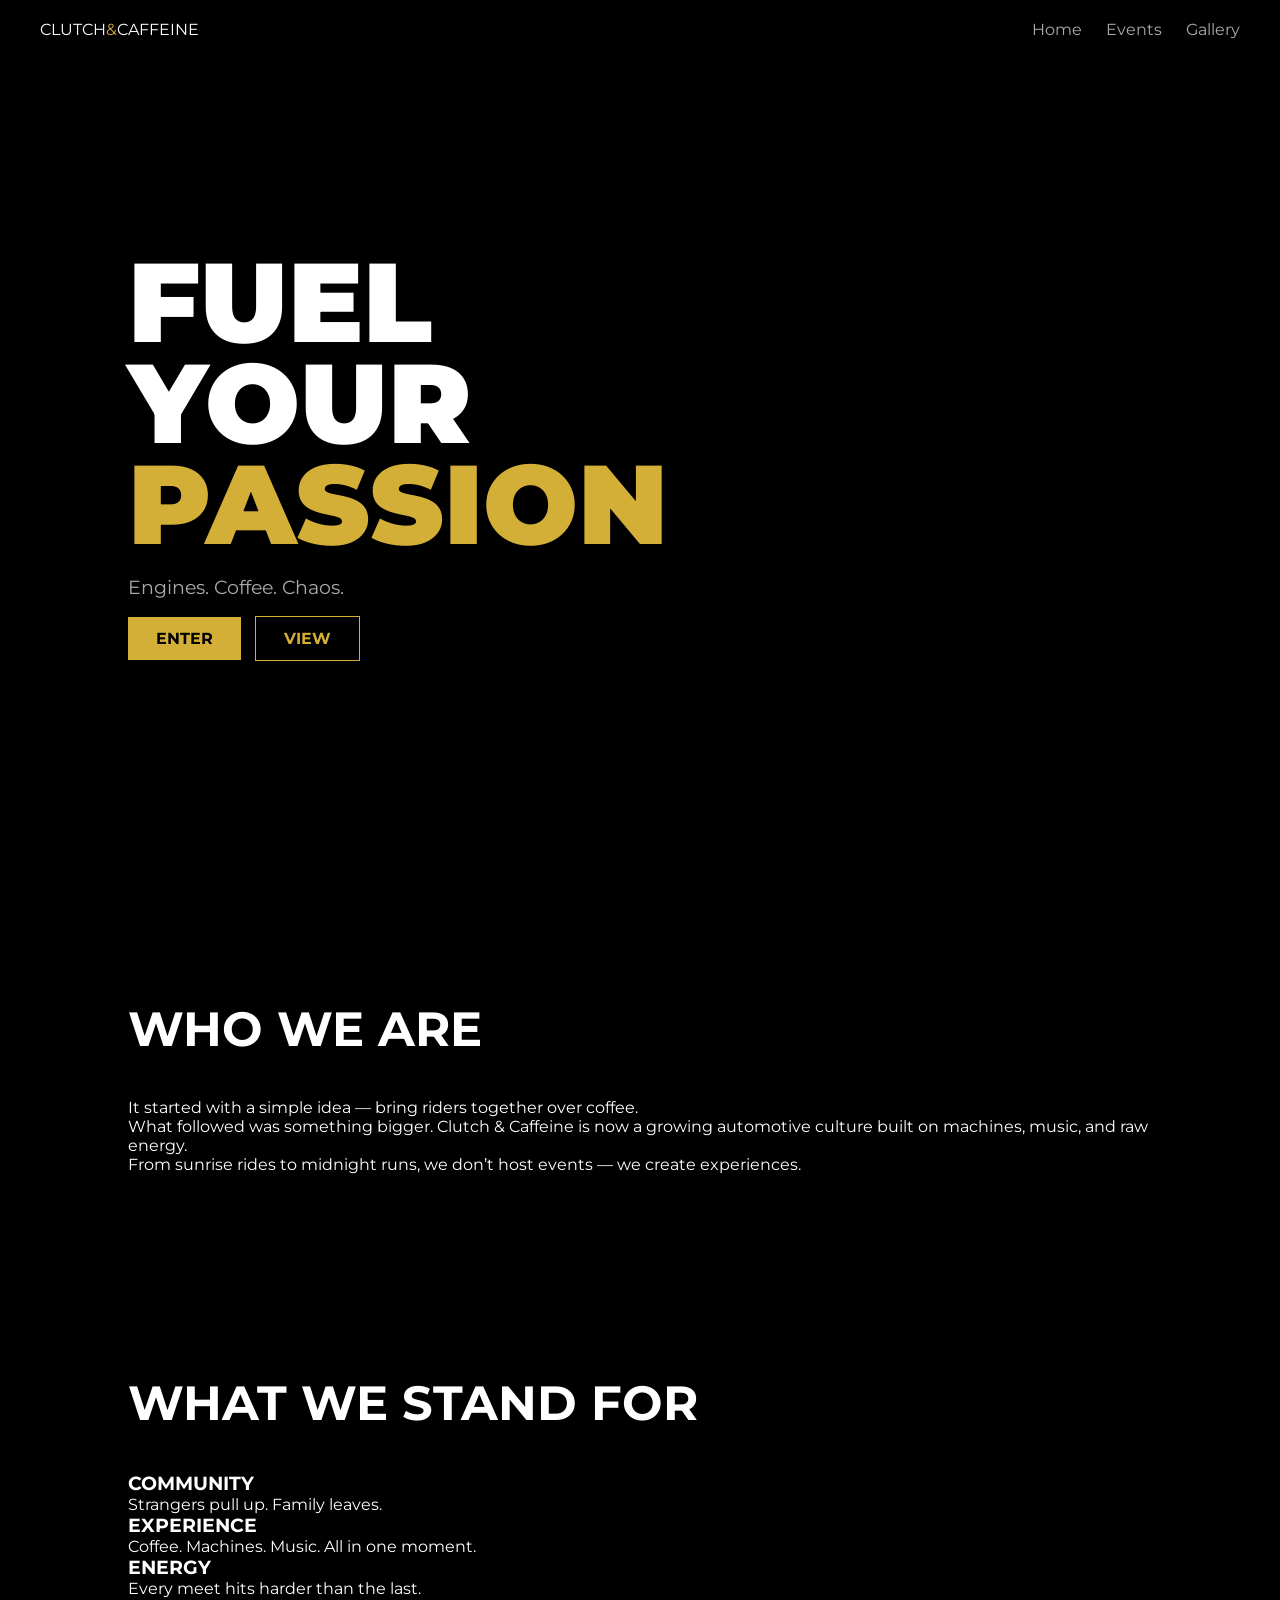
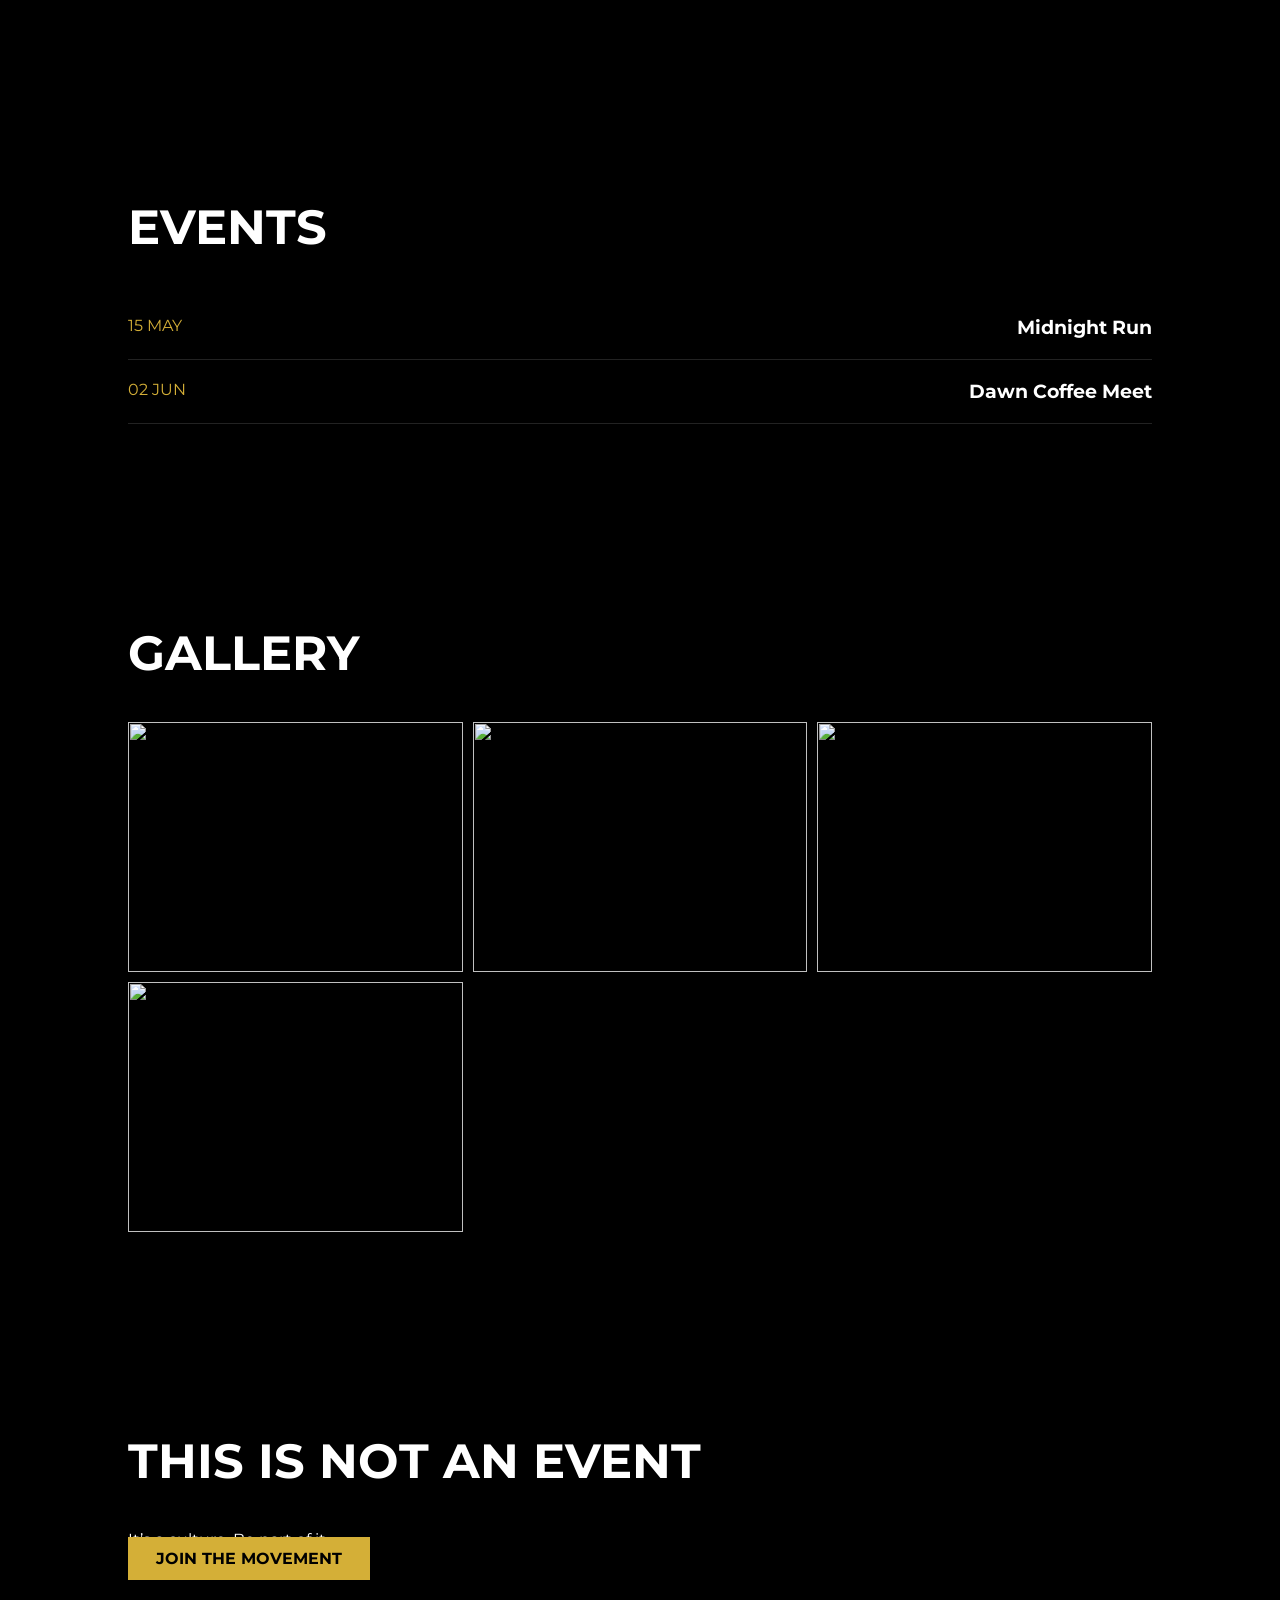
==== index.html @ 99e6d0a9 "Add sections for About, Philosophy, and CTA" ====
<!DOCTYPE html>
<html lang="en">
<head>
<meta charset="UTF-8">
<meta name="viewport" content="width=device-width, initial-scale=1.0">

<title>Clutch & Caffeine</title>

<link href="https://fonts.googleapis.com/css2?family=Montserrat:wght@400;700;900&display=swap" rel="stylesheet">
<link rel="stylesheet" href="style.css">
</head>

<body>

<!-- NAV -->
<nav class="nav">
  <div class="logo">CLUTCH<span>&</span>CAFFEINE</div>
  <div class="menu">
    <a href="#">Home</a>
    <a href="#events">Events</a>
    <a href="#gallery">Gallery</a>
  </div>
</nav>

<!-- HERO -->
<section class="hero">
  <div class="hero-bg"></div>

  <div class="hero-content">
    <h1>
      FUEL<br>
      YOUR<br>
      <span>PASSION</span>
    </h1>

    <p>Engines. Coffee. Chaos.</p>

    <div class="hero-buttons">
      <a href="#events" class="btn primary">ENTER</a>
      <a href="#gallery" class="btn outline">VIEW</a>
    </div>
  </div>
</section>


<section class="section about">
  <h2>WHO WE ARE</h2>

  <p class="big-text">
    It started with a simple idea — bring riders together over coffee.
  </p>

  <p>
    What followed was something bigger.  
    Clutch & Caffeine is now a growing automotive culture  
    built on machines, music, and raw energy.
  </p>

  <p>
    From sunrise rides to midnight runs,  
    we don’t host events — we create experiences.
  </p>
</section>

<section class="section philosophy">
  <h2>WHAT WE STAND FOR</h2>

  <div class="philo-grid">

    <div>
      <h3>COMMUNITY</h3>
      <p>Strangers pull up. Family leaves.</p>
    </div>

    <div>
      <h3>EXPERIENCE</h3>
      <p>Coffee. Machines. Music. All in one moment.</p>
    </div>

    <div>
      <h3>ENERGY</h3>
      <p>Every meet hits harder than the last.</p>
    </div>

  </div>
</section>

<!-- EVENTS -->
<section id="events" class="section">
  <h2>EVENTS</h2>

  <div class="event">
    <span>15 MAY</span>
    <h3>Midnight Run</h3>
  </div>

  <div class="event">
    <span>02 JUN</span>
    <h3>Dawn Coffee Meet</h3>
  </div>
</section>

<!-- GALLERY -->
<section id="gallery" class="section dark">
  <h2>GALLERY</h2>

  <div class="grid">
    <img src="images/g1.jpg">
    <img src="images/g2.jpg">
    <img src="images/g3.jpg">
    <img src="images/g4.jpg">
  </div>
</section>


<section class="section cta">
  <h2>THIS IS NOT AN EVENT</h2>
  <p>It’s a culture. Be part of it.</p>

  <a href="https://www.instagram.com/clutch_caffeine" target="_blank" class="btn primary">
    JOIN THE MOVEMENT
  </a>
</section>
  
</body>
</html>
---- style.css ----
*{
  margin:0;
  padding:0;
  box-sizing:border-box;
}

body{
  font-family:'Montserrat',sans-serif;
  background:#000;
  color:#fff;
}

/* NAV */
.nav{
  position:fixed;
  width:100%;
  display:flex;
  justify-content:space-between;
  padding:20px 40px;
  z-index:100;
}

.logo span{color:#d4af37;}

.menu a{
  margin-left:20px;
  text-decoration:none;
  color:#aaa;
}

.menu a:hover{color:#fff;}

/* HERO */
.hero{
  height:100vh;
  position:relative;
  display:flex;
  align-items:center;
  padding:0 10%;
}

.hero-bg{
  position:absolute;
  inset:0;
  background:url("images/hero.jpg") center/cover no-repeat;
  filter:brightness(0.4);
}

.hero-content{
  position:relative;
  z-index:2;
}

.hero h1{
  font-size:clamp(3rem,10vw,7rem);
  font-weight:900;
  line-height:0.9;
}

.hero span{
  color:#d4af37;
}

.hero p{
  margin-top:20px;
  font-size:1.2rem;
  color:#aaa;
}

/* BUTTONS */
.hero-buttons{
  margin-top:30px;
}

.btn{
  padding:12px 28px;
  margin-right:10px;
  text-decoration:none;
  font-weight:700;
}

.primary{
  background:#d4af37;
  color:#000;
}

.outline{
  border:1px solid #d4af37;
  color:#d4af37;
}

/* SECTION */
.section{
  padding:100px 10%;
}

.section h2{
  font-size:3rem;
  margin-bottom:40px;
}

/* EVENTS */
.event{
  display:flex;
  justify-content:space-between;
  border-bottom:1px solid #222;
  padding:20px 0;
}

.event span{
  color:#d4af37;
}

/* GALLERY */
.grid{
  display:grid;
  grid-template-columns:repeat(auto-fit,minmax(250px,1fr));
  gap:10px;
}

.grid img{
  width:100%;
  height:250px;
  object-fit:cover;
  transition:0.3s;
}

.grid img:hover{
  transform:scale(1.1);
}
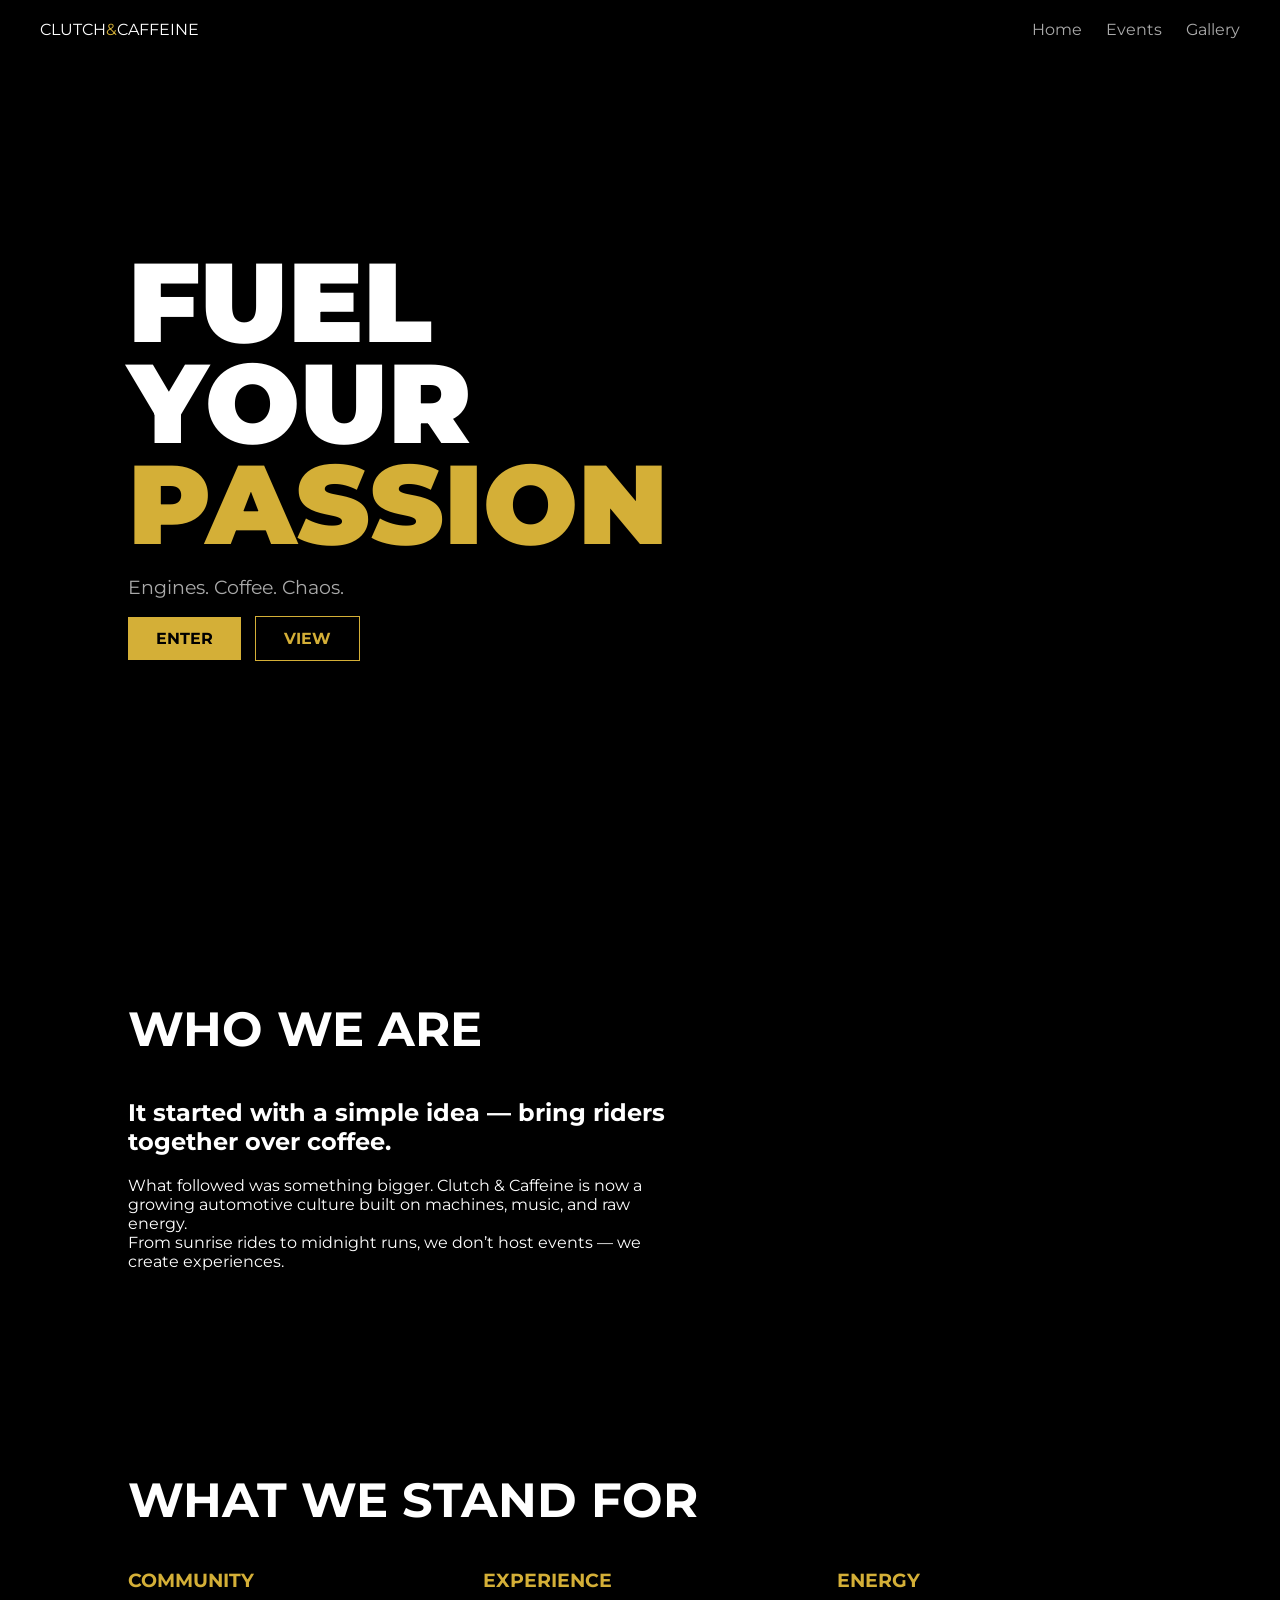
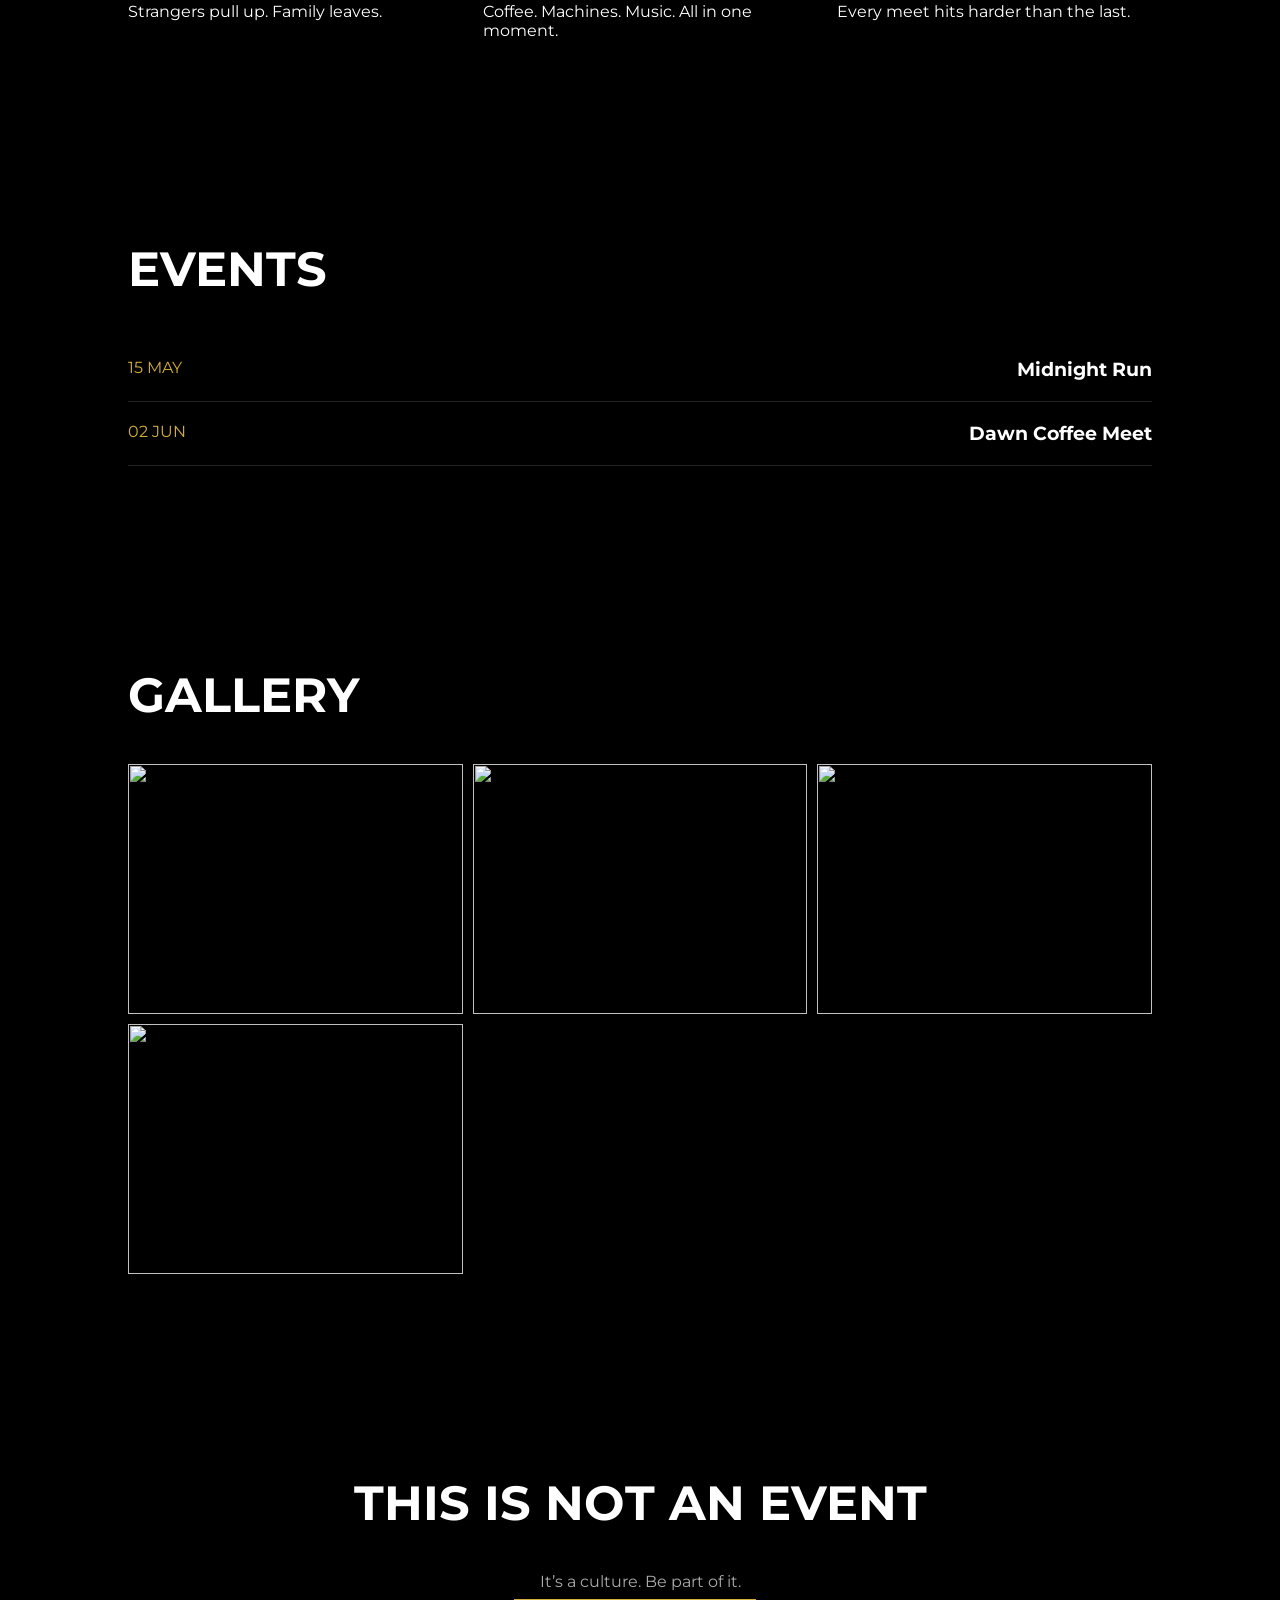
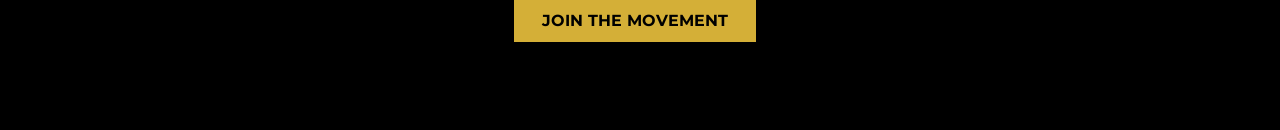
==== commit 2d26161e: "Update index.html" ====
--- a/index.html
+++ b/index.html
@@ -24,8 +24,18 @@
 
 <!-- HERO -->
 <section class="hero">
-  <div class="hero-bg"></div>
 
+  <!-- VIDEO BACKGROUND -->
+  <div class="hero-bg">
+    <video autoplay muted loop playsinline poster="images/hero.jpg">
+      <source src="images/hero.mp4" type="video/mp4">
+    </video>
+  </div>
+
+  <!-- OVERLAY -->
+  <div class="hero-overlay"></div>
+
+  <!-- CONTENT -->
   <div class="hero-content">
     <h1>
       FUEL<br>
@@ -40,9 +50,10 @@
       <a href="#gallery" class="btn outline">VIEW</a>
     </div>
   </div>
+
 </section>
 
-
+<!-- ABOUT -->
 <section class="section about">
   <h2>WHO WE ARE</h2>
 
@@ -62,11 +73,11 @@
   </p>
 </section>
 
+<!-- PHILOSOPHY -->
 <section class="section philosophy">
   <h2>WHAT WE STAND FOR</h2>
 
   <div class="philo-grid">
-
     <div>
       <h3>COMMUNITY</h3>
       <p>Strangers pull up. Family leaves.</p>
@@ -81,7 +92,6 @@
       <h3>ENERGY</h3>
       <p>Every meet hits harder than the last.</p>
     </div>
-
   </div>
 </section>
 
@@ -105,14 +115,14 @@
   <h2>GALLERY</h2>
 
   <div class="grid">
-    <img src="images/g1.jpg">
-    <img src="images/g2.jpg">
-    <img src="images/g3.jpg">
-    <img src="images/g4.jpg">
+    <img src="images/g1.jpg" alt="">
+    <img src="images/g2.jpg" alt="">
+    <img src="images/g3.jpg" alt="">
+    <img src="images/g4.jpg" alt="">
   </div>
 </section>
 
-
+<!-- CTA -->
 <section class="section cta">
   <h2>THIS IS NOT AN EVENT</h2>
   <p>It’s a culture. Be part of it.</p>
@@ -121,6 +131,6 @@
     JOIN THE MOVEMENT
   </a>
 </section>
-  
+
 </body>
 </html>
--- a/style.css
+++ b/style.css
@@ -128,3 +128,34 @@
 .grid img:hover{
   transform:scale(1.1);
 }
+
+/* About */
+.about{
+  max-width:800px;
+}
+
+.big-text{
+  font-size:1.5rem;
+  font-weight:700;
+  margin-bottom:20px;
+}
+
+.philo-grid{
+  display:grid;
+  grid-template-columns:repeat(auto-fit,minmax(200px,1fr));
+  gap:40px;
+}
+
+.philo-grid h3{
+  color:#d4af37;
+  margin-bottom:10px;
+}
+
+.cta{
+  text-align:center;
+}
+
+.cta p{
+  margin:20px 0;
+  color:#aaa;
+}
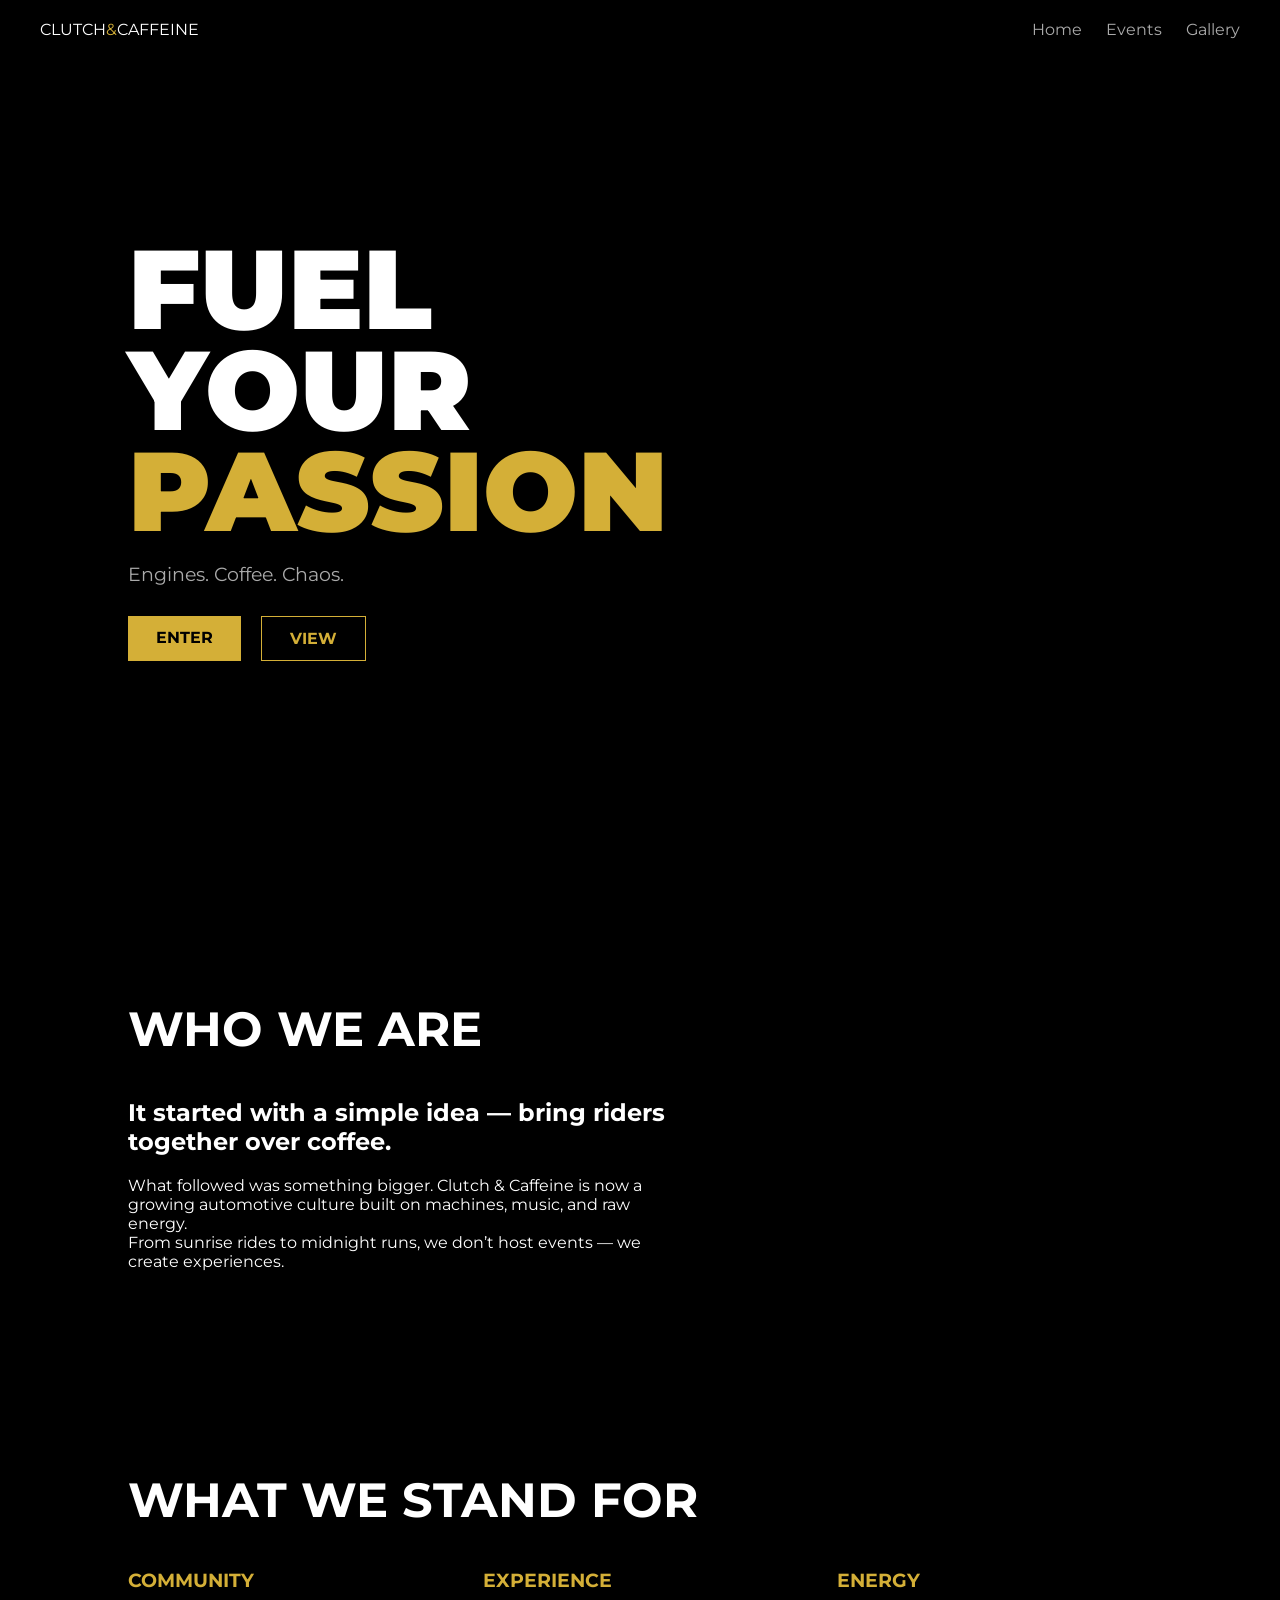
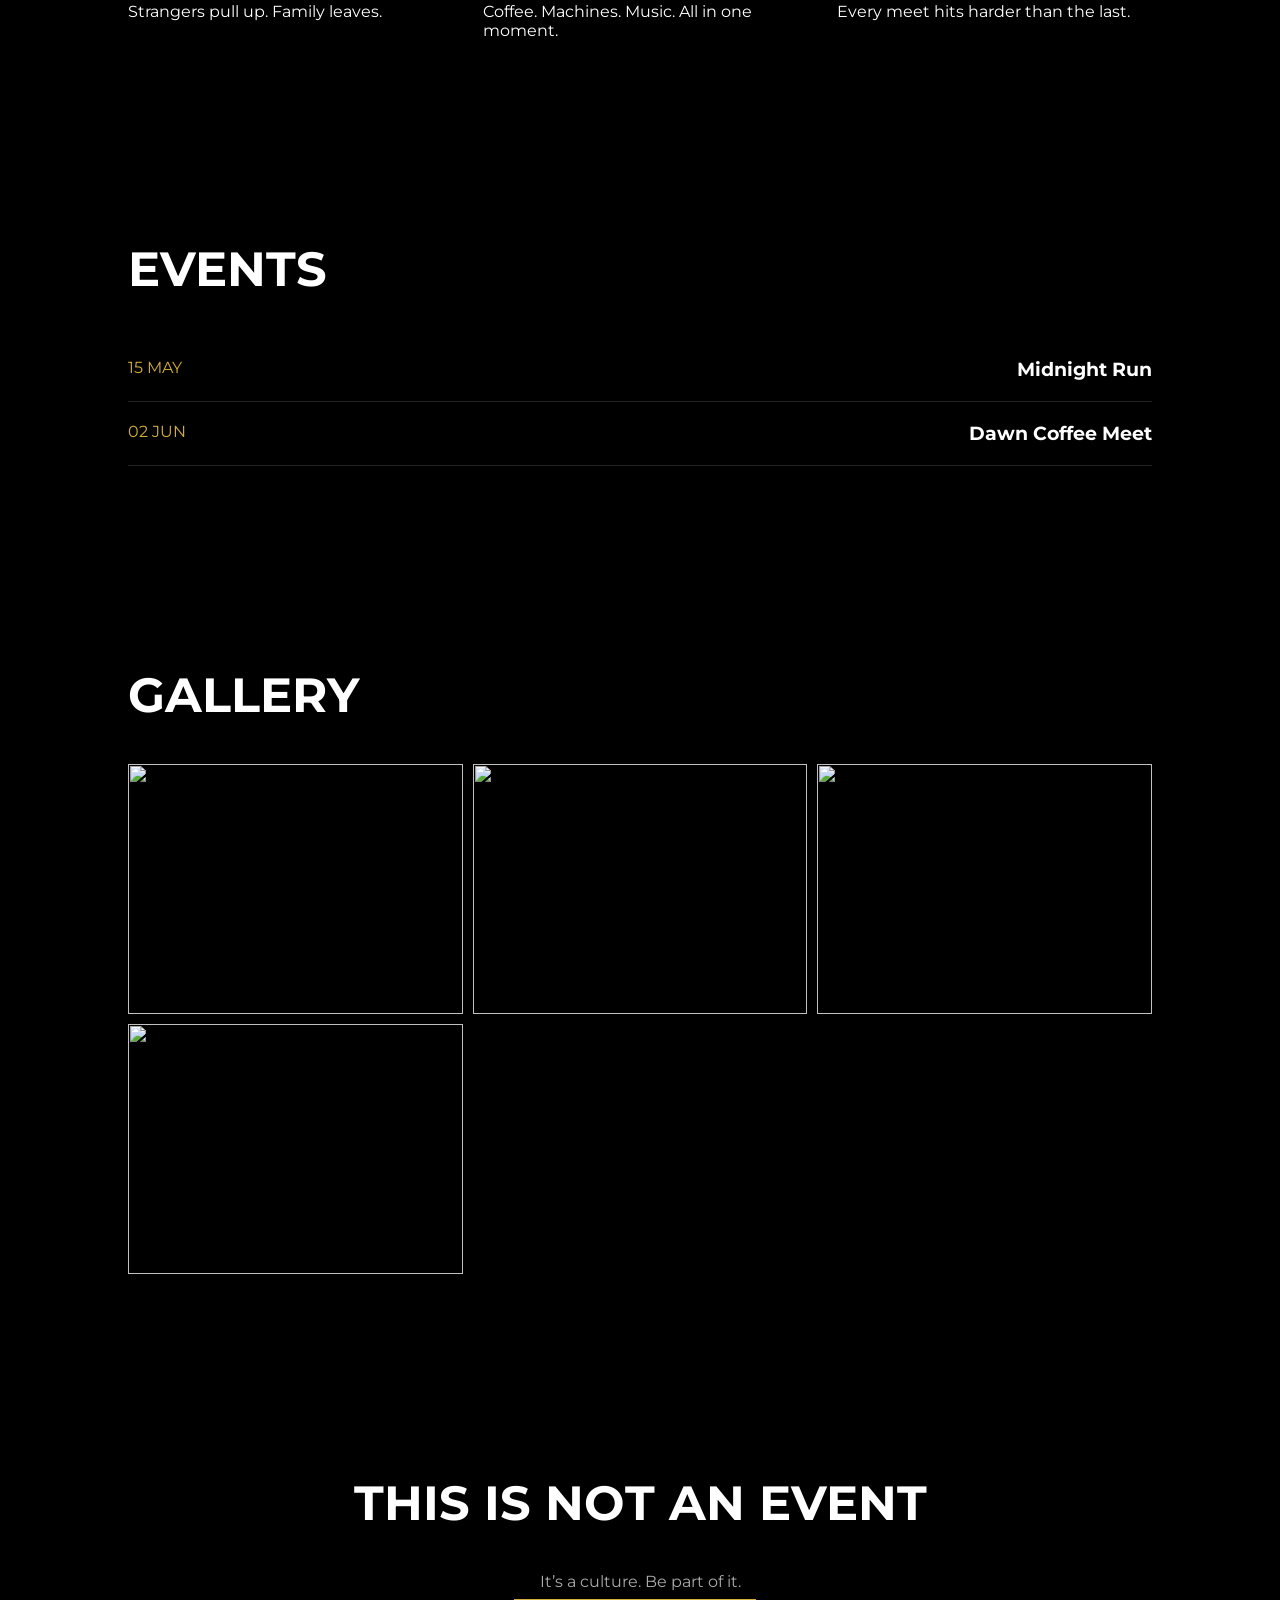
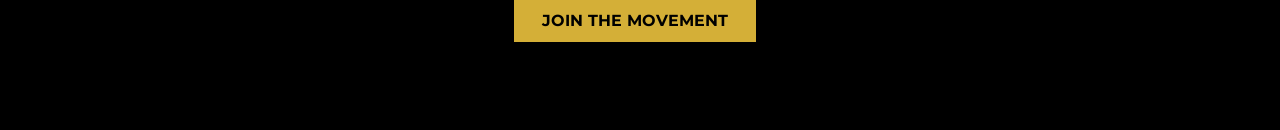
==== commit cad3205e: "Update index.html" ====
--- a/index.html
+++ b/index.html
@@ -28,7 +28,7 @@
   <!-- VIDEO BACKGROUND -->
   <div class="hero-bg">
     <video autoplay muted loop playsinline poster="images/hero.jpg">
-      <source src="images/hero.mp4" type="video/mp4">
+      <source src="images/hero (3).mp4" type="video/mp4">
     </video>
   </div>
 
--- a/style.css
+++ b/style.css
@@ -67,6 +67,49 @@
   color:#aaa;
 }
 
+/* HERO VIDEO FIX */
+.hero{
+  position: relative;
+  height: 100vh;
+  display: flex;
+  align-items: center;
+  padding: 0 10%;
+  overflow: hidden;
+}
+
+.hero-bg video{
+  position: absolute;
+  top: 0;
+  left: 0;
+  width: 100%;
+  height: 100%;
+  object-fit: cover;
+  filter: brightness(0.4);
+}
+
+/* DARK OVERLAY */
+.hero-overlay{
+  position: absolute;
+  inset: 0;
+  background: linear-gradient(to top, #000 10%, transparent 60%);
+  z-index: 1;
+}
+
+/* CONTENT FIX (IMPORTANT) */
+.hero-content{
+  position: relative;
+  z-index: 2;
+  max-width: 700px;
+}
+
+/* BUTTON SPACING FIX */
+.hero-buttons{
+  margin-top: 25px;
+  display: flex;
+  gap: 10px;
+  flex-wrap: wrap;
+}
+
 /* BUTTONS */
 .hero-buttons{
   margin-top:30px;
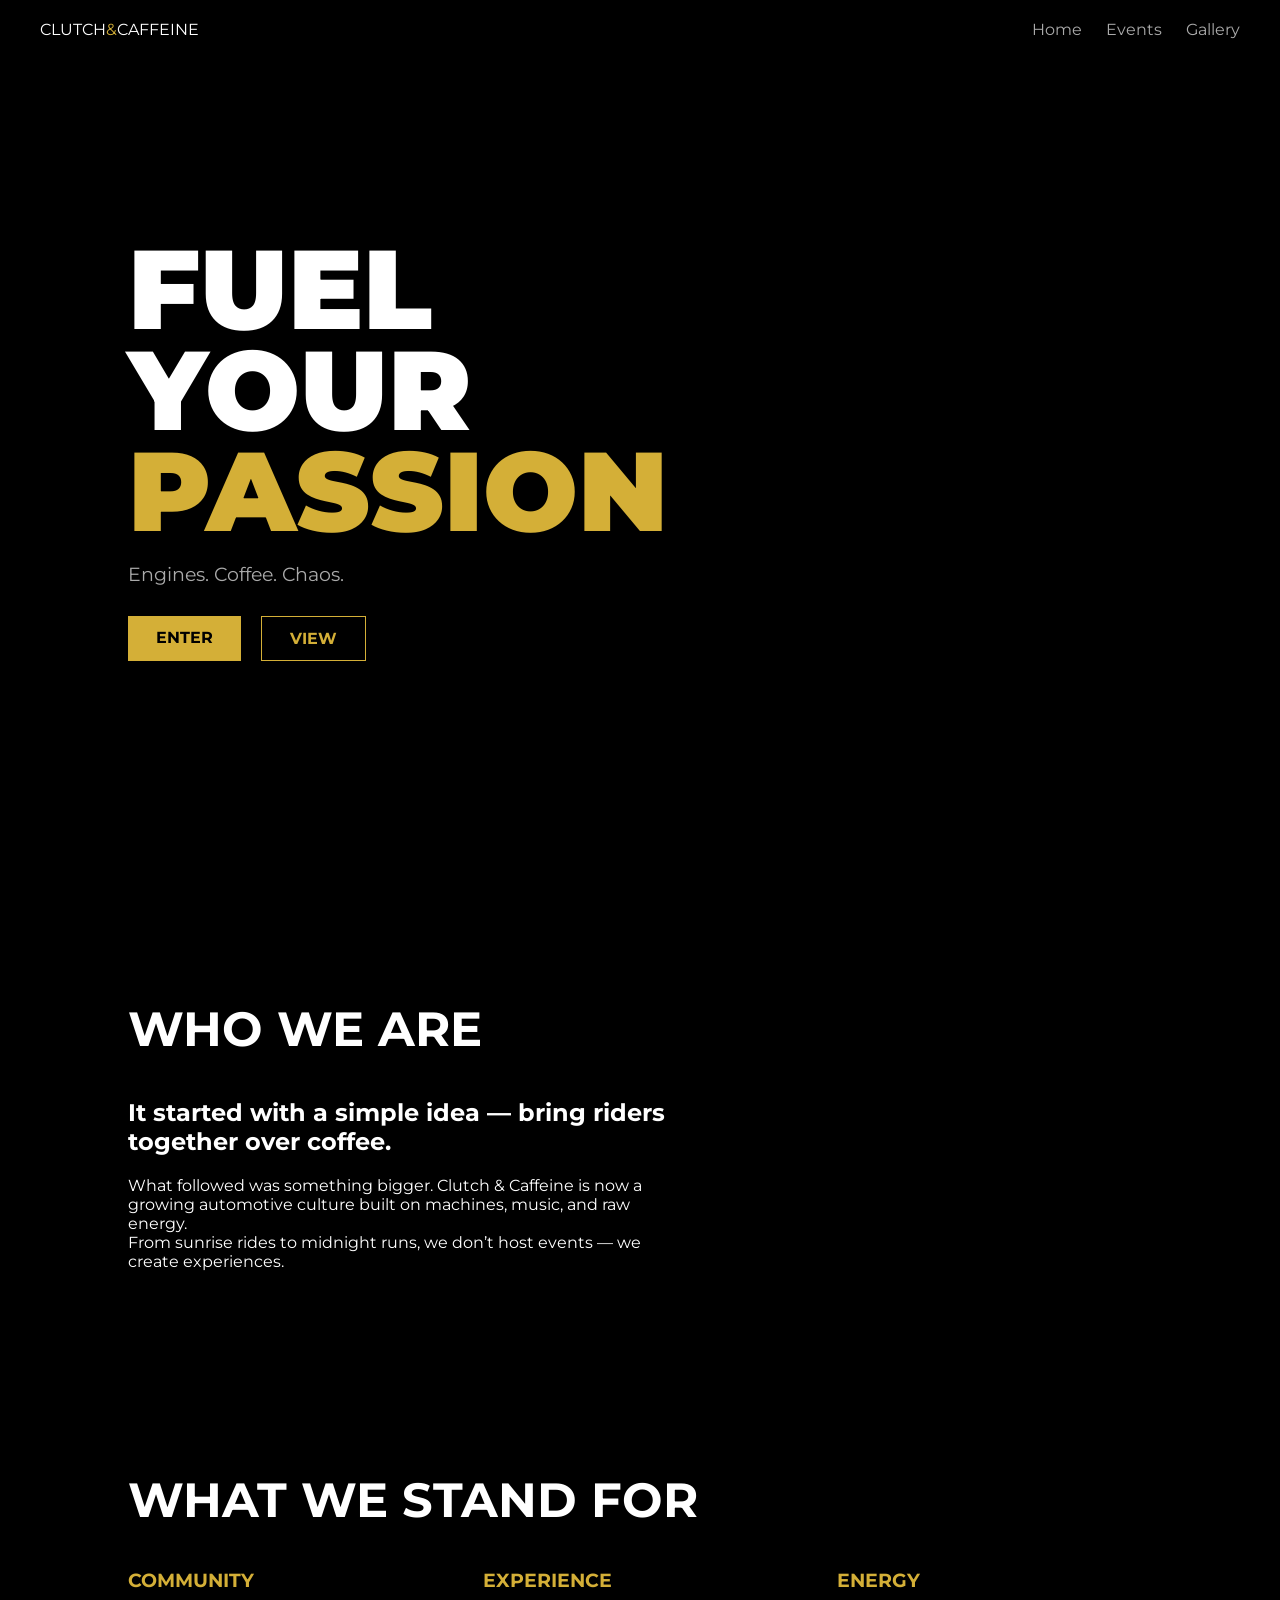
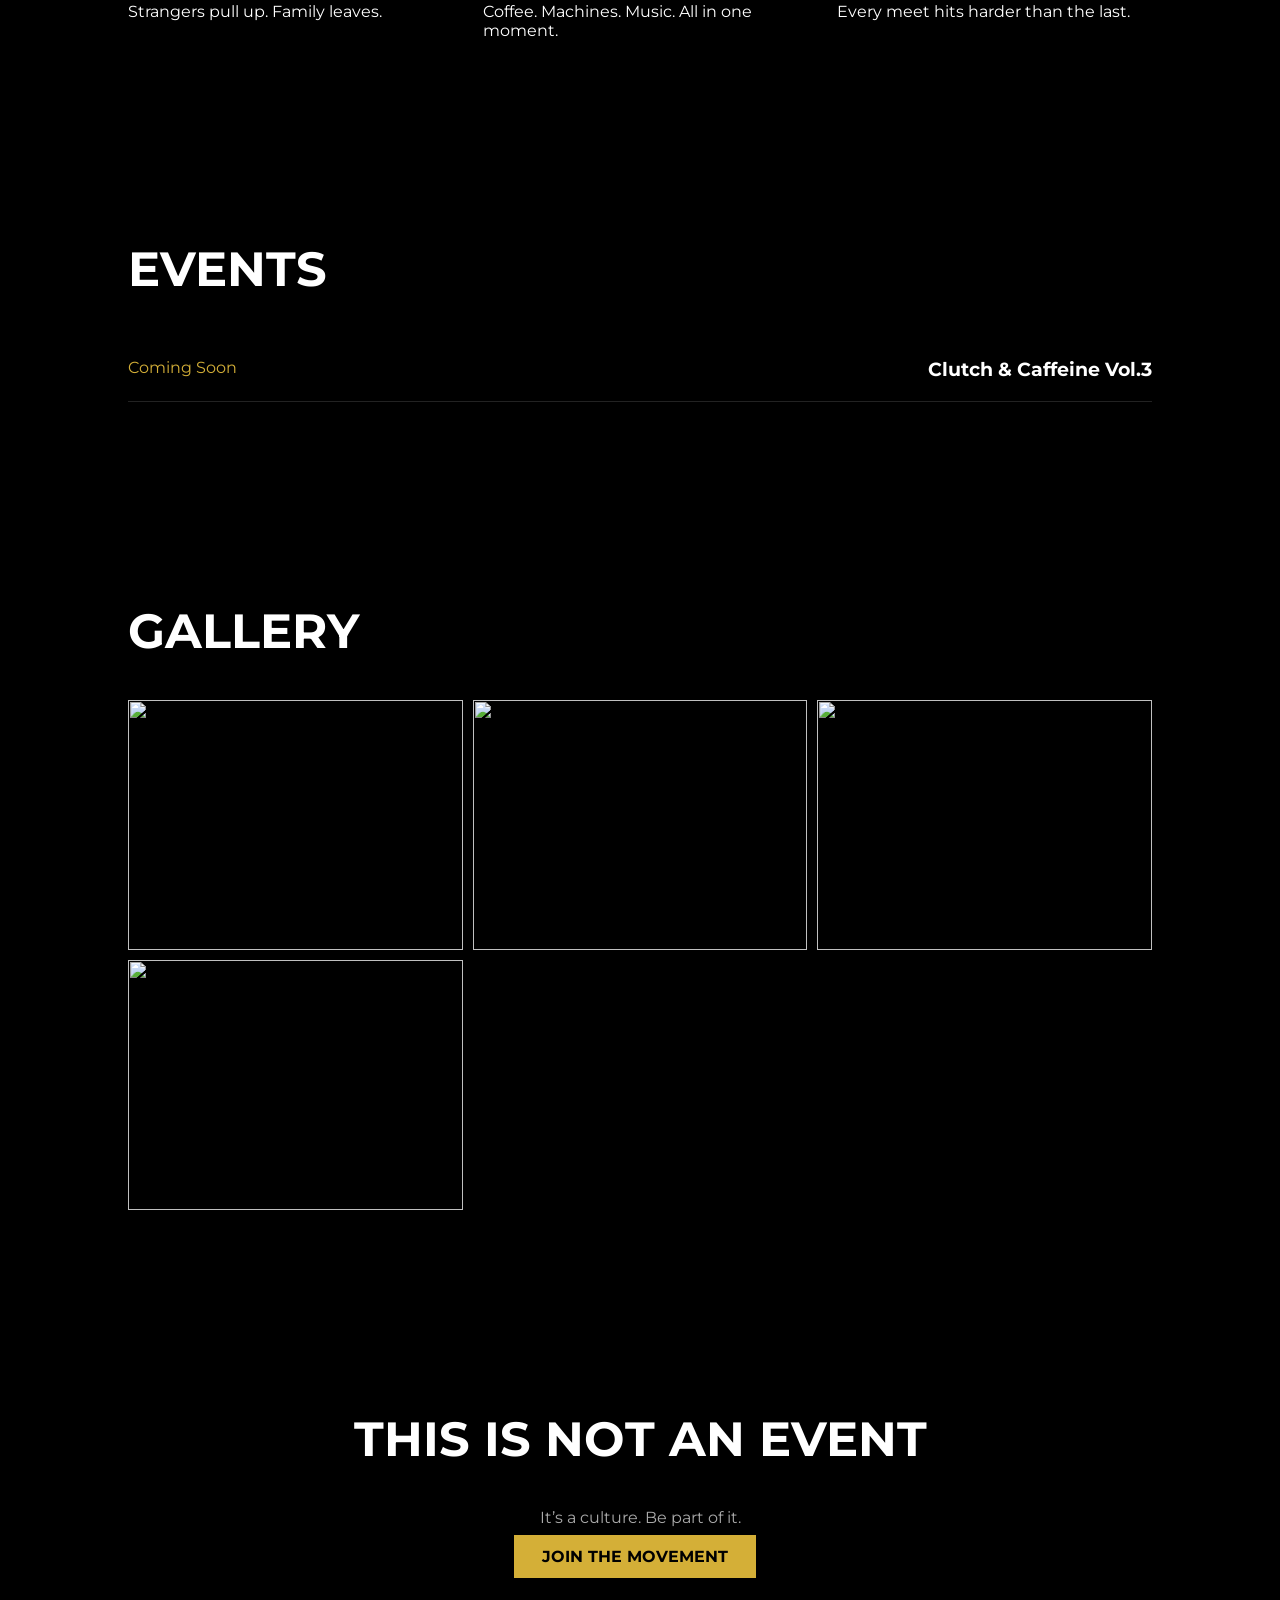
==== commit 4f16a1a5: "Update index.html" ====
--- a/index.html
+++ b/index.html
@@ -28,7 +28,7 @@
   <!-- VIDEO BACKGROUND -->
   <div class="hero-bg">
     <video autoplay muted loop playsinline poster="images/hero.jpg">
-      <source src="images/hero (3).mp4" type="video/mp4">
+      <source src="hero (3).mp4" type="video/mp4">
     </video>
   </div>
 
@@ -100,13 +100,8 @@
   <h2>EVENTS</h2>
 
   <div class="event">
-    <span>15 MAY</span>
-    <h3>Midnight Run</h3>
-  </div>
-
-  <div class="event">
-    <span>02 JUN</span>
-    <h3>Dawn Coffee Meet</h3>
+    <span>Coming Soon</span>
+    <h3>Clutch & Caffeine Vol.3</h3>
   </div>
 </section>
 
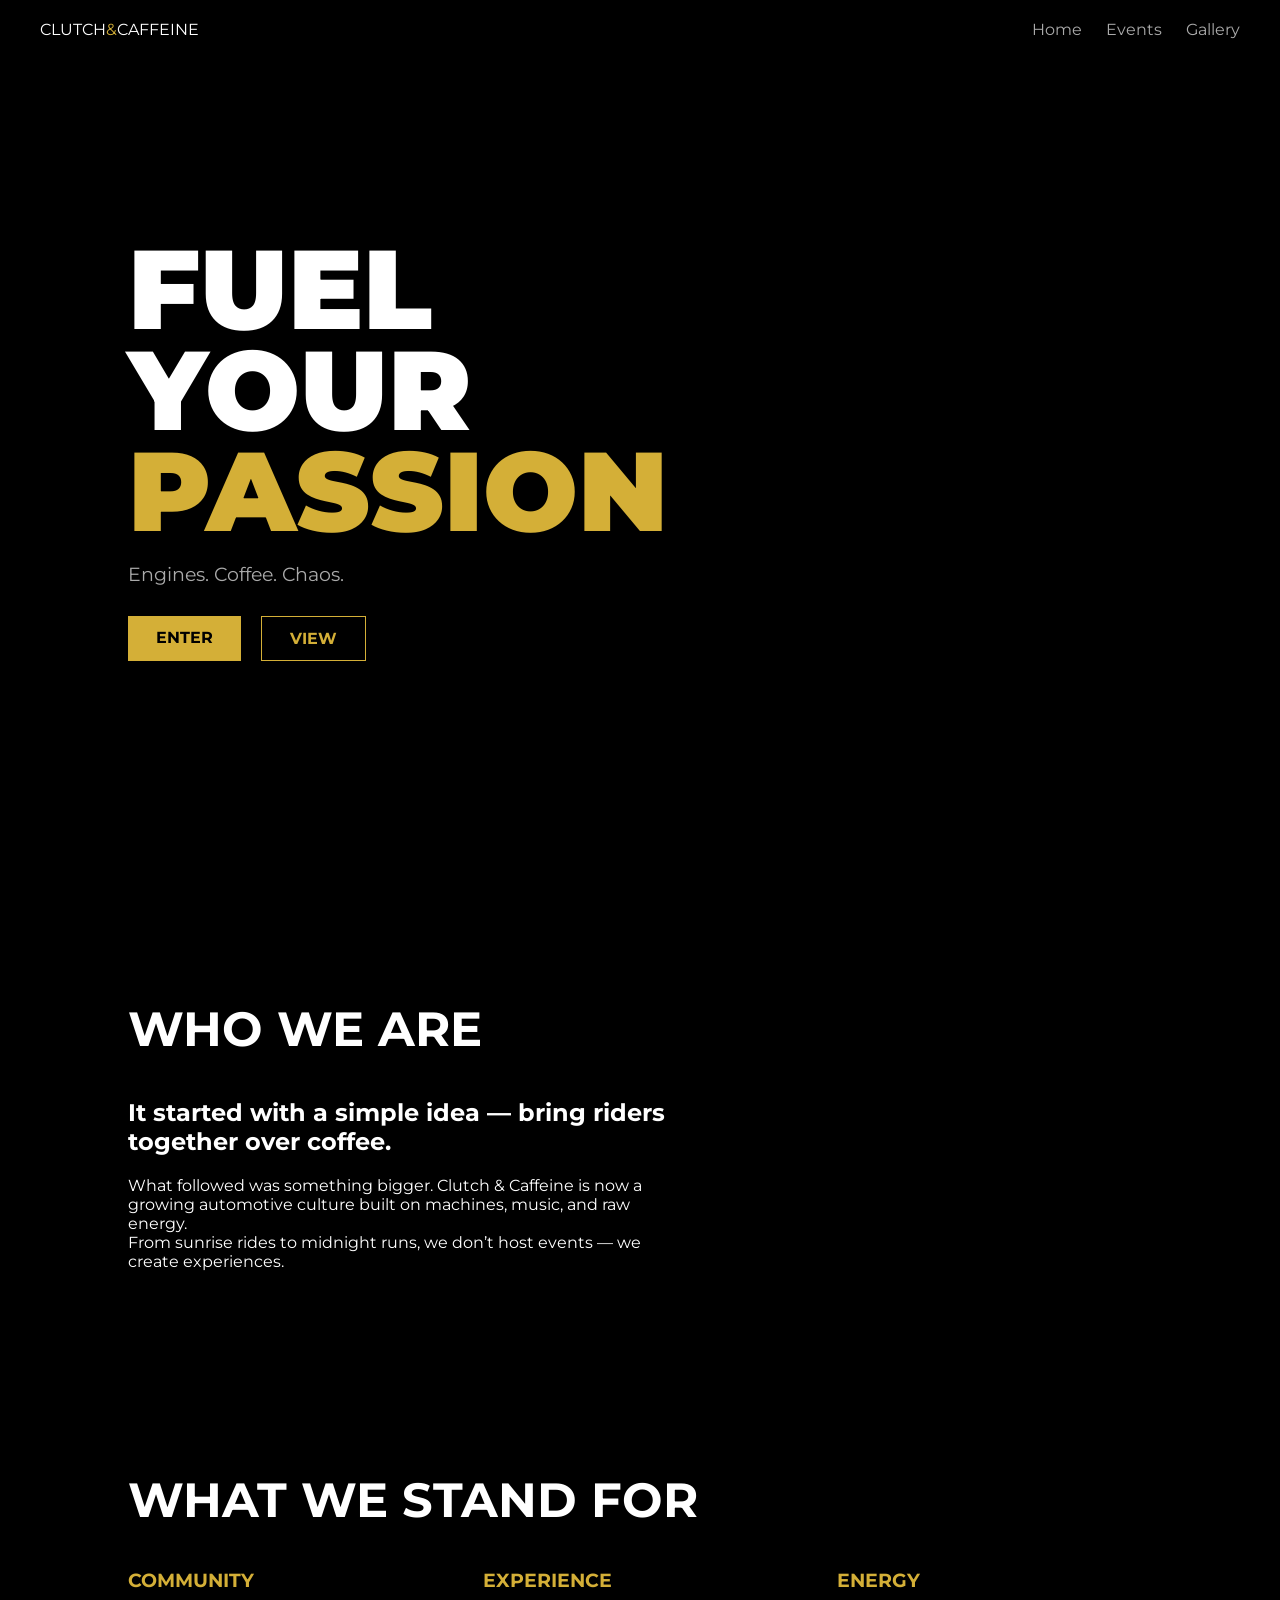
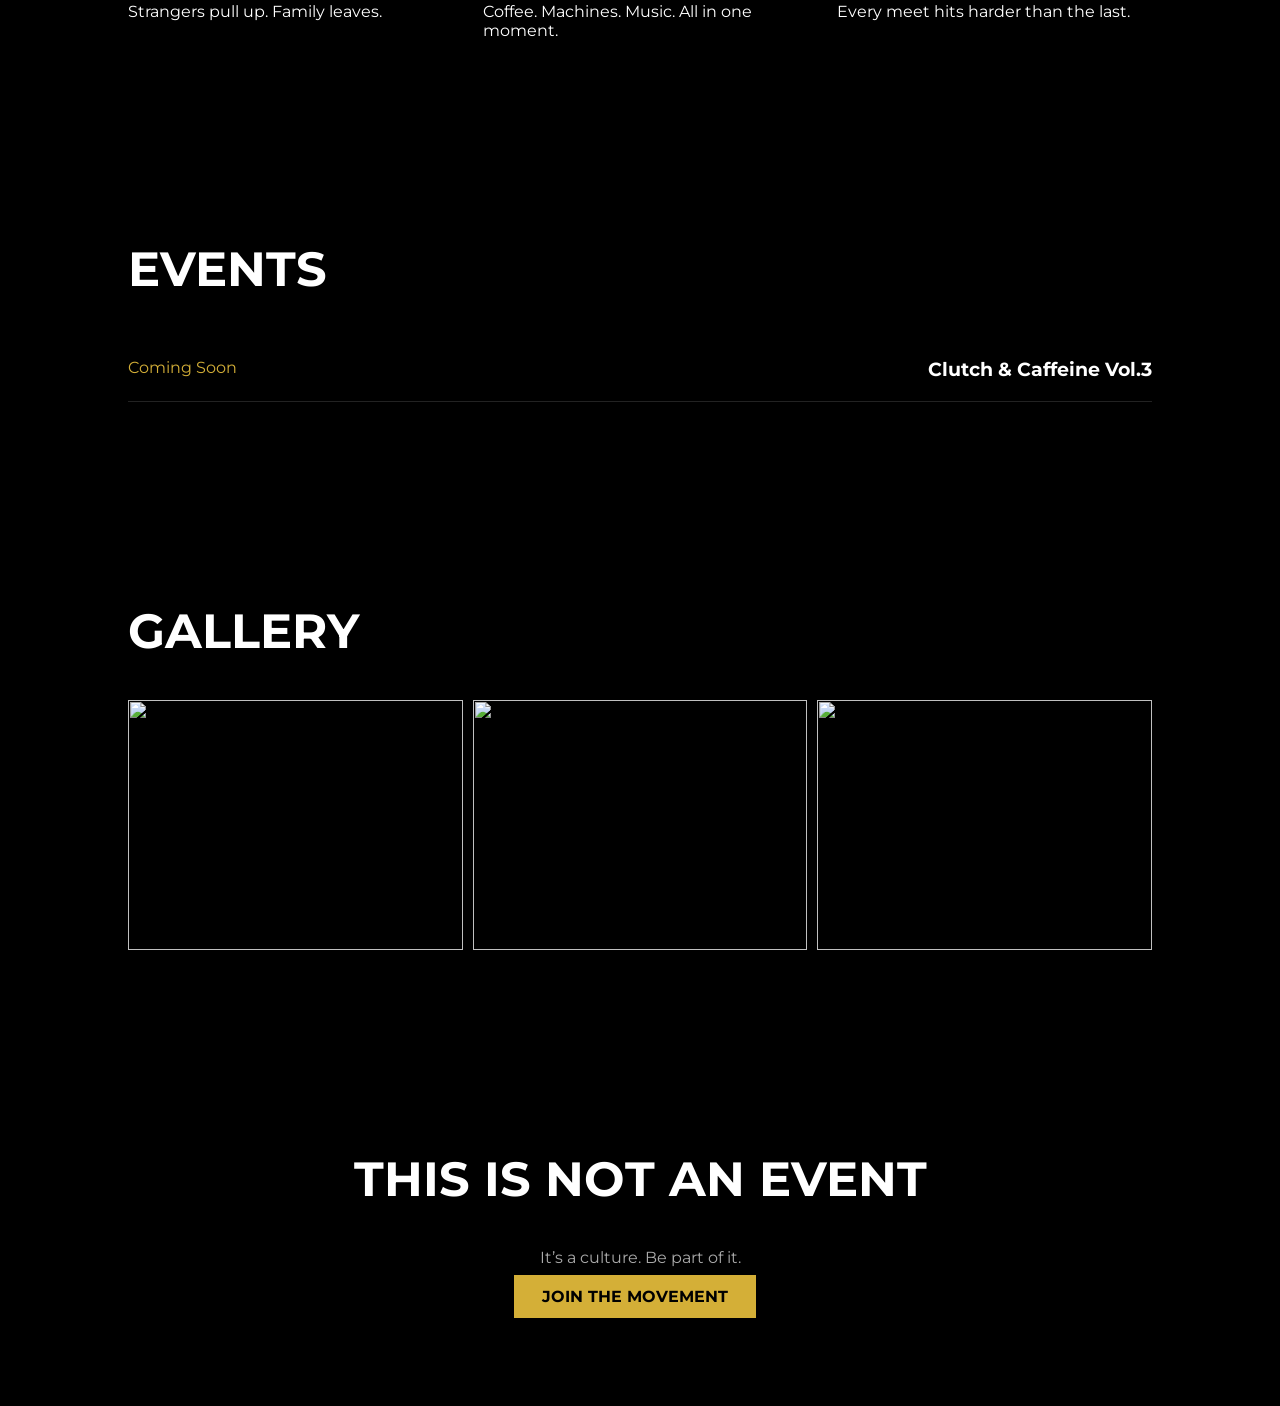
==== commit f9502bc1: "Update index.html" ====
--- a/index.html
+++ b/index.html
@@ -110,10 +110,9 @@
   <h2>GALLERY</h2>
 
   <div class="grid">
-    <img src="images/g1.jpg" alt="">
-    <img src="images/g2.jpg" alt="">
-    <img src="images/g3.jpg" alt="">
-    <img src="images/g4.jpg" alt="">
+    <img src="g1.jpg" alt="">
+    <img src="g2.jpg" alt="">
+    <img src="g3.jpg" alt="">
   </div>
 </section>
 
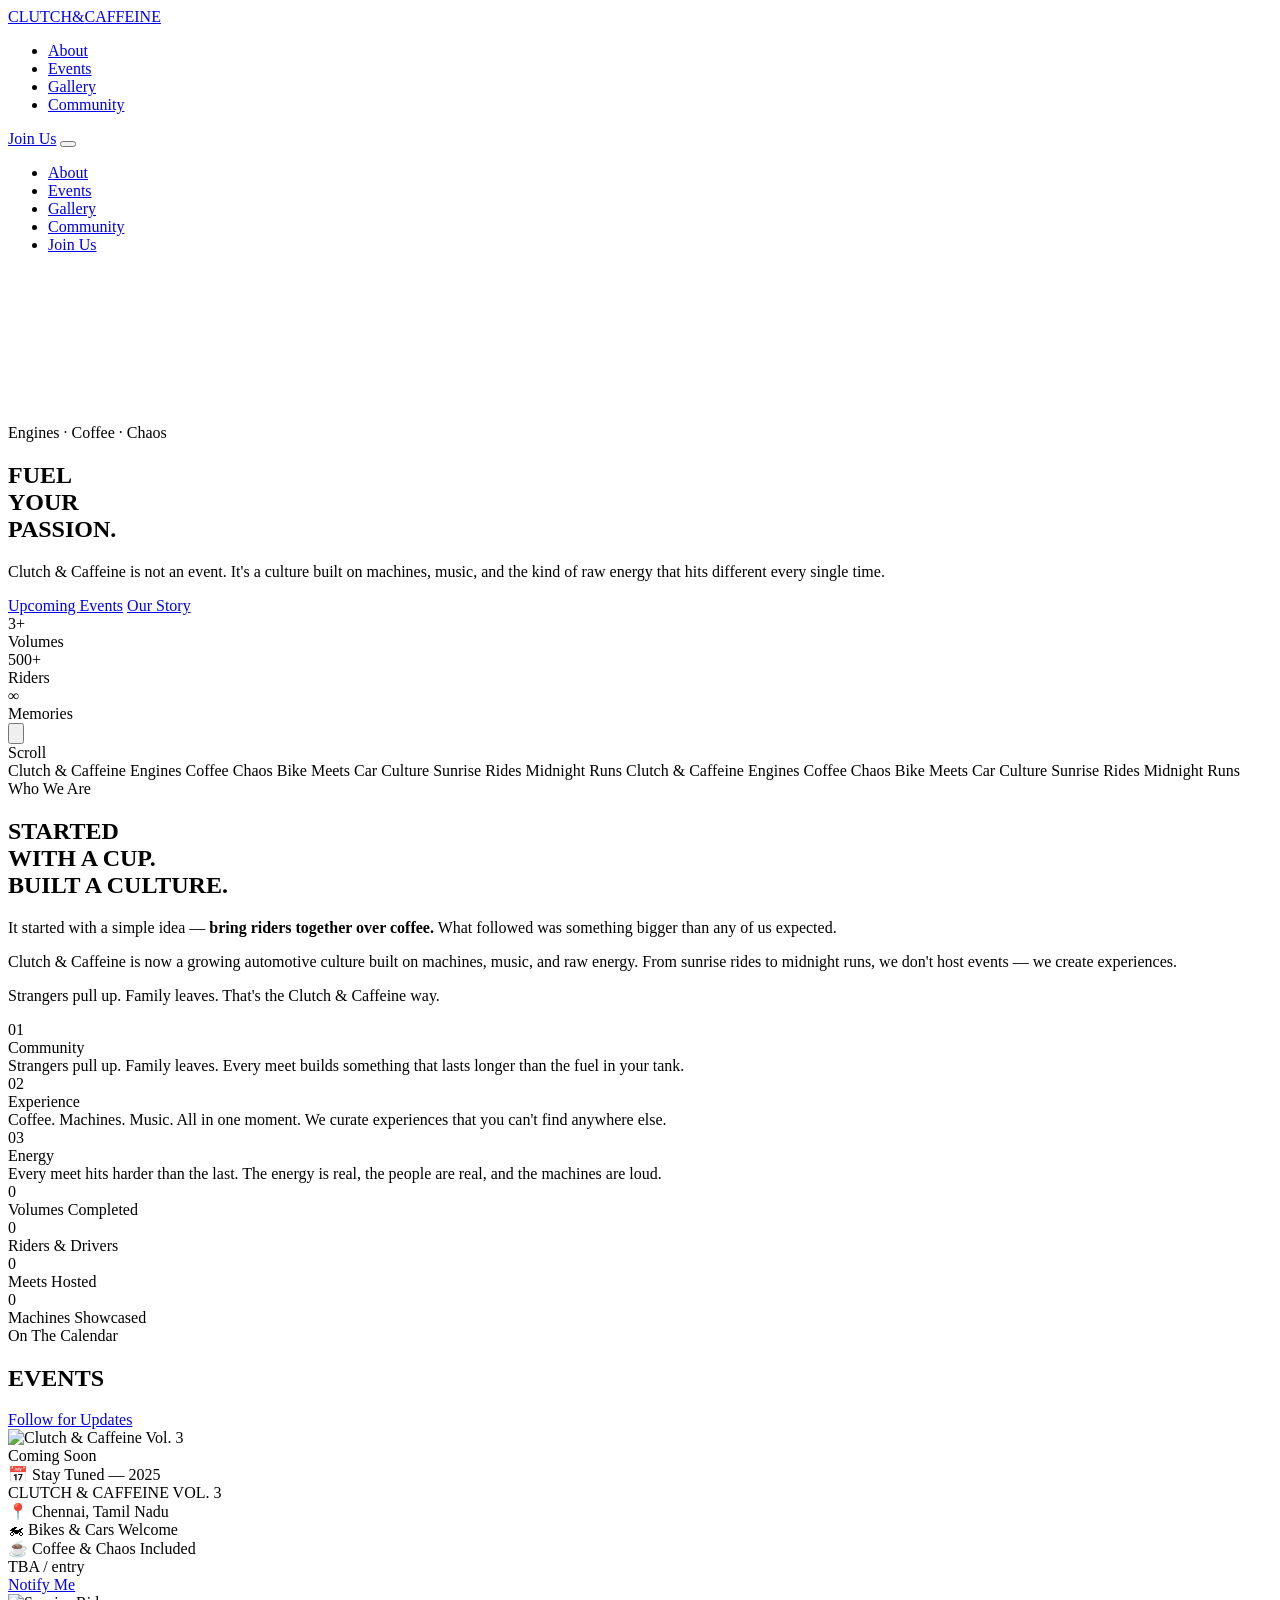
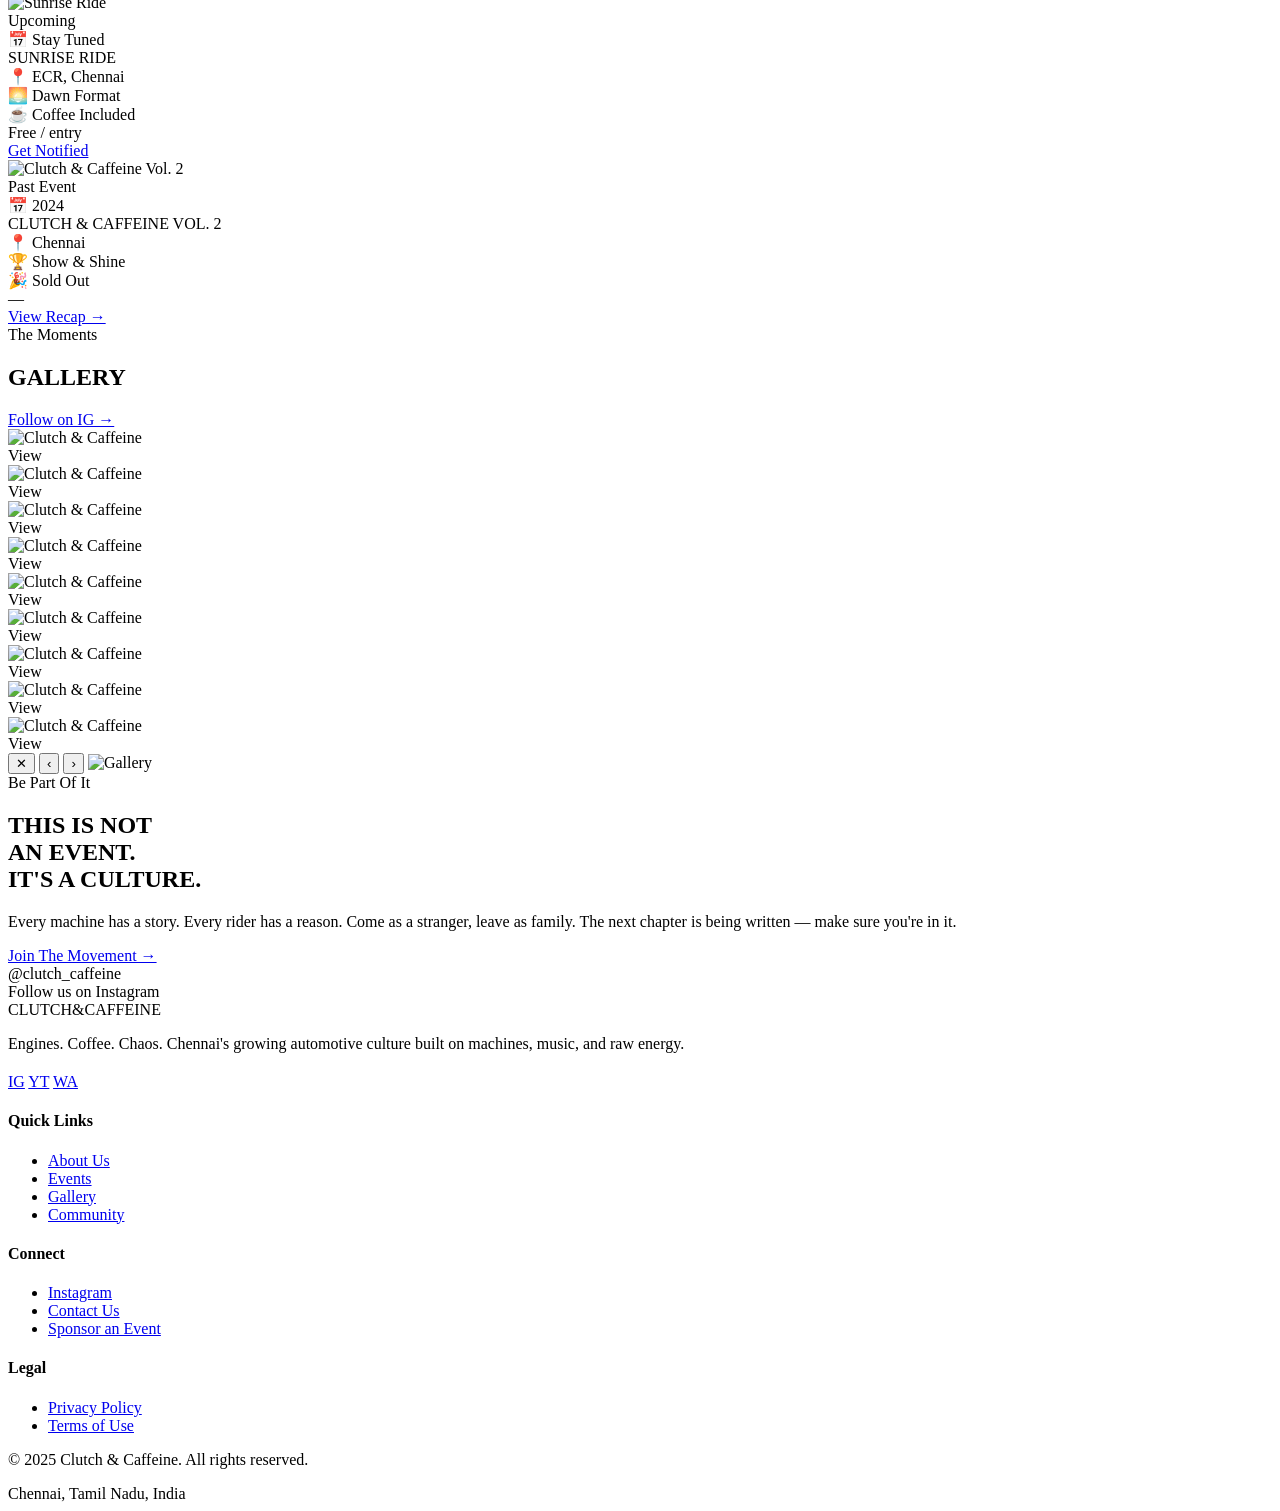
==== commit aafc480b: "Rename cc_index.html to index.html" ====
--- a/index.html
+++ b/index.html
@@ -1,130 +1,367 @@
 <!DOCTYPE html>
 <html lang="en">
 <head>
-<meta charset="UTF-8">
-<meta name="viewport" content="width=device-width, initial-scale=1.0">
-
-<title>Clutch & Caffeine</title>
-
-<link href="https://fonts.googleapis.com/css2?family=Montserrat:wght@400;700;900&display=swap" rel="stylesheet">
-<link rel="stylesheet" href="style.css">
+  <meta charset="UTF-8" />
+  <meta name="viewport" content="width=device-width, initial-scale=1.0" />
+  <meta name="description" content="Clutch & Caffeine — Engines. Coffee. Chaos. Chennai's premier bike & car culture community." />
+  <title>CLUTCH & CAFFEINE — Fuel Your Passion</title>
+  <link rel="preconnect" href="https://fonts.googleapis.com" />
+  <link href="https://fonts.googleapis.com/css2?family=Bebas+Neue&family=Rajdhani:wght@300;400;500;600;700&family=Barlow+Condensed:ital,wght@0,300;0,700;1,300;1,700&display=swap" rel="stylesheet" />
+  <link rel="stylesheet" href="style.css" />
 </head>
-
 <body>
 
-<!-- NAV -->
-<nav class="nav">
-  <div class="logo">CLUTCH<span>&</span>CAFFEINE</div>
-  <div class="menu">
-    <a href="#">Home</a>
-    <a href="#events">Events</a>
-    <a href="#gallery">Gallery</a>
+  <div class="cursor" id="cursor"></div>
+  <div class="cursor-ring" id="cursorRing"></div>
+
+  <!-- ===================== NAV ===================== -->
+  <nav id="navbar">
+    <a href="#" class="nav-logo" data-text="CLUTCH&CAFFEINE">CLUTCH<span>&</span>CAFFEINE</a>
+    <ul class="nav-links">
+      <li><a href="#about">About</a></li>
+      <li><a href="#events">Events</a></li>
+      <li><a href="#gallery">Gallery</a></li>
+      <li><a href="#community">Community</a></li>
+    </ul>
+    <a href="https://www.instagram.com/clutch_caffeine" target="_blank" class="nav-cta">Join Us</a>
+    <button class="hamburger" id="hamburger" aria-label="Menu">
+      <span></span><span></span><span></span>
+    </button>
+  </nav>
+
+  <!-- Mobile Nav -->
+  <div class="mobile-nav" id="mobileNav">
+    <ul>
+      <li><a href="#about" onclick="closeMobileNav()">About</a></li>
+      <li><a href="#events" onclick="closeMobileNav()">Events</a></li>
+      <li><a href="#gallery" onclick="closeMobileNav()">Gallery</a></li>
+      <li><a href="#community" onclick="closeMobileNav()">Community</a></li>
+      <li><a href="https://www.instagram.com/clutch_caffeine" target="_blank" class="mobile-cta" onclick="closeMobileNav()">Join Us</a></li>
+    </ul>
   </div>
-</nav>
-
-<!-- HERO -->
-<section class="hero">
-
-  <!-- VIDEO BACKGROUND -->
-  <div class="hero-bg">
-    <video autoplay muted loop playsinline poster="images/hero.jpg">
-      <source src="hero (3).mp4" type="video/mp4">
-    </video>
+
+  <!-- ===================== HERO ===================== -->
+  <!--
+    🎬 VIDEO: place your video at images/hero-video.mp4
+    🖼 POSTER: place a still frame at images/hero-poster.jpg
+  -->
+  <section id="hero">
+    <div class="hero-video-wrap">
+      <video id="heroVideo" autoplay muted loop playsinline poster="images/hero-poster.jpg">
+        <source src="images/hero-video.mp4" type="video/mp4">
+        <source src="images/hero-video.webm" type="video/webm">
+      </video>
+      <div class="hero-video-overlay"></div>
+    </div>
+    <div class="hero-grid"></div>
+
+    <div class="hero-content">
+      <div class="hero-tag">Engines · Coffee · Chaos</div>
+      <h1 class="hero-h1">
+        FUEL<br>YOUR<br><span class="accent">PASSION.</span>
+      </h1>
+      <p class="hero-sub">
+        Clutch & Caffeine is not an event. It's a culture built on machines, music, and the kind of raw energy that hits different every single time.
+      </p>
+      <div class="hero-actions">
+        <a href="#events" class="btn-primary">Upcoming Events</a>
+        <a href="#about" class="btn-ghost">Our Story</a>
+      </div>
+    </div>
+
+    <div class="hero-stats">
+      <div class="hero-stat">
+        <div class="hero-stat-num">3+</div>
+        <div class="hero-stat-label">Volumes</div>
+      </div>
+      <div class="hero-stat">
+        <div class="hero-stat-num">500+</div>
+        <div class="hero-stat-label">Riders</div>
+      </div>
+      <div class="hero-stat">
+        <div class="hero-stat-num">∞</div>
+        <div class="hero-stat-label">Memories</div>
+      </div>
+    </div>
+
+    <button class="video-toggle" id="videoToggle" title="Toggle sound">
+      <svg id="iconMuted" xmlns="http://www.w3.org/2000/svg" viewBox="0 0 24 24" fill="none" stroke="currentColor" stroke-width="2"><polygon points="11 5 6 9 2 9 2 15 6 15 11 19 11 5"/><line x1="23" y1="9" x2="17" y2="15"/><line x1="17" y1="9" x2="23" y2="15"/></svg>
+      <svg id="iconUnmuted" xmlns="http://www.w3.org/2000/svg" viewBox="0 0 24 24" fill="none" stroke="currentColor" stroke-width="2" style="display:none"><polygon points="11 5 6 9 2 9 2 15 6 15 11 19 11 5"/><path d="M19.07 4.93a10 10 0 0 1 0 14.14M15.54 8.46a5 5 0 0 1 0 7.07"/></svg>
+    </button>
+
+    <div class="scroll-indicator">
+      <div class="scroll-line"></div>
+      <span class="scroll-text">Scroll</span>
+    </div>
+  </section>
+
+  <!-- ===================== TICKER ===================== -->
+  <div class="ticker">
+    <div class="ticker-track">
+      <span class="ticker-item">Clutch & Caffeine</span>
+      <span class="ticker-item">Engines</span>
+      <span class="ticker-item">Coffee</span>
+      <span class="ticker-item">Chaos</span>
+      <span class="ticker-item">Bike Meets</span>
+      <span class="ticker-item">Car Culture</span>
+      <span class="ticker-item">Sunrise Rides</span>
+      <span class="ticker-item">Midnight Runs</span>
+      <span class="ticker-item">Clutch & Caffeine</span>
+      <span class="ticker-item">Engines</span>
+      <span class="ticker-item">Coffee</span>
+      <span class="ticker-item">Chaos</span>
+      <span class="ticker-item">Bike Meets</span>
+      <span class="ticker-item">Car Culture</span>
+      <span class="ticker-item">Sunrise Rides</span>
+      <span class="ticker-item">Midnight Runs</span>
+    </div>
   </div>
 
-  <!-- OVERLAY -->
-  <div class="hero-overlay"></div>
-
-  <!-- CONTENT -->
-  <div class="hero-content">
-    <h1>
-      FUEL<br>
-      YOUR<br>
-      <span>PASSION</span>
-    </h1>
-
-    <p>Engines. Coffee. Chaos.</p>
-
-    <div class="hero-buttons">
-      <a href="#events" class="btn primary">ENTER</a>
-      <a href="#gallery" class="btn outline">VIEW</a>
+  <!-- ===================== ABOUT ===================== -->
+  <section id="about">
+    <div class="about-grid">
+      <div class="about-left">
+        <div class="section-label">Who We Are</div>
+        <h2 class="section-title">STARTED<br>WITH A CUP.<br>BUILT A <span style="color:var(--gold)">CULTURE.</span></h2>
+      </div>
+      <div class="about-right">
+        <div class="about-text">
+          <p>It started with a simple idea — <strong>bring riders together over coffee.</strong> What followed was something bigger than any of us expected.</p>
+          <p>Clutch & Caffeine is now a growing automotive culture built on machines, music, and raw energy. From sunrise rides to midnight runs, we don't host events — we create experiences.</p>
+          <p>Strangers pull up. Family leaves. That's the Clutch & Caffeine way.</p>
+        </div>
+        <div class="about-pillars">
+          <div class="pillar">
+            <div class="pillar-num">01</div>
+            <div>
+              <div class="pillar-title">Community</div>
+              <div class="pillar-desc">Strangers pull up. Family leaves. Every meet builds something that lasts longer than the fuel in your tank.</div>
+            </div>
+          </div>
+          <div class="pillar">
+            <div class="pillar-num">02</div>
+            <div>
+              <div class="pillar-title">Experience</div>
+              <div class="pillar-desc">Coffee. Machines. Music. All in one moment. We curate experiences that you can't find anywhere else.</div>
+            </div>
+          </div>
+          <div class="pillar">
+            <div class="pillar-num">03</div>
+            <div>
+              <div class="pillar-title">Energy</div>
+              <div class="pillar-desc">Every meet hits harder than the last. The energy is real, the people are real, and the machines are loud.</div>
+            </div>
+          </div>
+        </div>
+      </div>
+    </div>
+  </section>
+
+  <!-- ===================== NUMBERS ===================== -->
+  <div id="numbers">
+    <div class="numbers-grid">
+      <div class="number-item"><div class="number-val" data-target="3">0</div><div class="number-label">Volumes Completed</div></div>
+      <div class="number-item"><div class="number-val" data-target="500">0</div><div class="number-label">Riders & Drivers</div></div>
+      <div class="number-item"><div class="number-val" data-target="10">0</div><div class="number-label">Meets Hosted</div></div>
+      <div class="number-item"><div class="number-val" data-target="100">0</div><div class="number-label">Machines Showcased</div></div>
     </div>
   </div>
 
-</section>
-
-<!-- ABOUT -->
-<section class="section about">
-  <h2>WHO WE ARE</h2>
-
-  <p class="big-text">
-    It started with a simple idea — bring riders together over coffee.
-  </p>
-
-  <p>
-    What followed was something bigger.  
-    Clutch & Caffeine is now a growing automotive culture  
-    built on machines, music, and raw energy.
-  </p>
-
-  <p>
-    From sunrise rides to midnight runs,  
-    we don’t host events — we create experiences.
-  </p>
-</section>
-
-<!-- PHILOSOPHY -->
-<section class="section philosophy">
-  <h2>WHAT WE STAND FOR</h2>
-
-  <div class="philo-grid">
-    <div>
-      <h3>COMMUNITY</h3>
-      <p>Strangers pull up. Family leaves.</p>
-    </div>
-
-    <div>
-      <h3>EXPERIENCE</h3>
-      <p>Coffee. Machines. Music. All in one moment.</p>
-    </div>
-
-    <div>
-      <h3>ENERGY</h3>
-      <p>Every meet hits harder than the last.</p>
-    </div>
-  </div>
-</section>
-
-<!-- EVENTS -->
-<section id="events" class="section">
-  <h2>EVENTS</h2>
-
-  <div class="event">
-    <span>Coming Soon</span>
-    <h3>Clutch & Caffeine Vol.3</h3>
-  </div>
-</section>
-
-<!-- GALLERY -->
-<section id="gallery" class="section dark">
-  <h2>GALLERY</h2>
-
-  <div class="grid">
-    <img src="g1.jpg" alt="">
-    <img src="g2.jpg" alt="">
-    <img src="g3.jpg" alt="">
-  </div>
-</section>
-
-<!-- CTA -->
-<section class="section cta">
-  <h2>THIS IS NOT AN EVENT</h2>
-  <p>It’s a culture. Be part of it.</p>
-
-  <a href="https://www.instagram.com/clutch_caffeine" target="_blank" class="btn primary">
-    JOIN THE MOVEMENT
-  </a>
-</section>
-
+  <!-- ===================== EVENTS ===================== -->
+  <!--
+    📸 Event images: place in images/ folder
+    event1.jpg, event2.jpg, event3.jpg
+  -->
+  <section id="events">
+    <div class="events-header">
+      <div>
+        <div class="section-label">On The Calendar</div>
+        <h2 class="section-title">EVENTS</h2>
+      </div>
+      <a href="https://www.instagram.com/clutch_caffeine" target="_blank" class="btn-ghost">Follow for Updates</a>
+    </div>
+
+    <div class="events-grid">
+
+      <div class="event-card featured">
+        <div class="event-card-img">
+          <img src="images/event1.jpg" alt="Clutch & Caffeine Vol. 3" loading="lazy" onerror="this.parentElement.classList.add('no-img')" />
+        </div>
+        <div class="event-card-body">
+          <span class="event-badge">Coming Soon</span>
+          <div class="event-date">📅 Stay Tuned — 2025</div>
+          <div class="event-name">CLUTCH & CAFFEINE VOL. 3</div>
+          <div class="event-details">
+            <div class="event-detail"><span class="ico">📍</span> Chennai, Tamil Nadu</div>
+            <div class="event-detail"><span class="ico">🏍</span> Bikes & Cars Welcome</div>
+            <div class="event-detail"><span class="ico">☕</span> Coffee & Chaos Included</div>
+          </div>
+          <div class="event-price">TBA <span>/ entry</span></div>
+          <a href="https://www.instagram.com/clutch_caffeine" target="_blank" class="btn-ticket">Notify Me</a>
+        </div>
+      </div>
+
+      <div class="event-card">
+        <div class="event-card-img">
+          <img src="images/event2.jpg" alt="Sunrise Ride" loading="lazy" onerror="this.parentElement.classList.add('no-img')" />
+        </div>
+        <div class="event-card-body">
+          <span class="event-badge upcoming">Upcoming</span>
+          <div class="event-date">📅 Stay Tuned</div>
+          <div class="event-name">SUNRISE RIDE</div>
+          <div class="event-details">
+            <div class="event-detail"><span class="ico">📍</span> ECR, Chennai</div>
+            <div class="event-detail"><span class="ico">🌅</span> Dawn Format</div>
+            <div class="event-detail"><span class="ico">☕</span> Coffee Included</div>
+          </div>
+          <div class="event-price">Free <span>/ entry</span></div>
+          <a href="https://www.instagram.com/clutch_caffeine" target="_blank" class="btn-ticket">Get Notified</a>
+        </div>
+      </div>
+
+      <div class="event-card">
+        <div class="event-card-img">
+          <img src="images/event3.jpg" alt="Clutch & Caffeine Vol. 2" loading="lazy" onerror="this.parentElement.classList.add('no-img')" />
+        </div>
+        <div class="event-card-body">
+          <span class="event-badge past">Past Event</span>
+          <div class="event-date">📅 2024</div>
+          <div class="event-name">CLUTCH & CAFFEINE VOL. 2</div>
+          <div class="event-details">
+            <div class="event-detail"><span class="ico">📍</span> Chennai</div>
+            <div class="event-detail"><span class="ico">🏆</span> Show & Shine</div>
+            <div class="event-detail"><span class="ico">🎉</span> Sold Out</div>
+          </div>
+          <div class="event-price">—</div>
+          <a href="https://www.instagram.com/clutch_caffeine" target="_blank" class="btn-ticket outline">View Recap →</a>
+        </div>
+      </div>
+
+    </div>
+  </section>
+
+  <!-- ===================== GALLERY ===================== -->
+  <!--
+    📸 GALLERY: place images in images/ folder
+    g1.jpg through g9.jpg
+  -->
+  <section id="gallery">
+    <div class="gallery-header">
+      <div>
+        <div class="section-label">The Moments</div>
+        <h2 class="section-title">GALLERY</h2>
+      </div>
+      <a href="https://www.instagram.com/clutch_caffeine" target="_blank" class="btn-ghost">Follow on IG →</a>
+    </div>
+
+    <div class="gallery-grid">
+      <div class="gallery-item tall">
+        <img src="images/g1.jpg" alt="Clutch & Caffeine" loading="lazy" onerror="this.parentElement.classList.add('no-img')" />
+        <div class="gallery-hover"><span>View</span></div>
+      </div>
+      <div class="gallery-item">
+        <img src="images/g2.jpg" alt="Clutch & Caffeine" loading="lazy" onerror="this.parentElement.classList.add('no-img')" />
+        <div class="gallery-hover"><span>View</span></div>
+      </div>
+      <div class="gallery-item">
+        <img src="images/g3.jpg" alt="Clutch & Caffeine" loading="lazy" onerror="this.parentElement.classList.add('no-img')" />
+        <div class="gallery-hover"><span>View</span></div>
+      </div>
+      <div class="gallery-item wide">
+        <img src="images/g4.jpg" alt="Clutch & Caffeine" loading="lazy" onerror="this.parentElement.classList.add('no-img')" />
+        <div class="gallery-hover"><span>View</span></div>
+      </div>
+      <div class="gallery-item">
+        <img src="images/g5.jpg" alt="Clutch & Caffeine" loading="lazy" onerror="this.parentElement.classList.add('no-img')" />
+        <div class="gallery-hover"><span>View</span></div>
+      </div>
+      <div class="gallery-item tall">
+        <img src="images/g6.jpg" alt="Clutch & Caffeine" loading="lazy" onerror="this.parentElement.classList.add('no-img')" />
+        <div class="gallery-hover"><span>View</span></div>
+      </div>
+      <div class="gallery-item wide">
+        <img src="images/g7.jpg" alt="Clutch & Caffeine" loading="lazy" onerror="this.parentElement.classList.add('no-img')" />
+        <div class="gallery-hover"><span>View</span></div>
+      </div>
+      <div class="gallery-item">
+        <img src="images/g8.jpg" alt="Clutch & Caffeine" loading="lazy" onerror="this.parentElement.classList.add('no-img')" />
+        <div class="gallery-hover"><span>View</span></div>
+      </div>
+      <div class="gallery-item">
+        <img src="images/g9.jpg" alt="Clutch & Caffeine" loading="lazy" onerror="this.parentElement.classList.add('no-img')" />
+        <div class="gallery-hover"><span>View</span></div>
+      </div>
+    </div>
+
+    <div class="lightbox" id="lightbox">
+      <button class="lightbox-close" id="lightboxClose">✕</button>
+      <button class="lightbox-prev" id="lightboxPrev">‹</button>
+      <button class="lightbox-next" id="lightboxNext">›</button>
+      <img src="" alt="Gallery" id="lightboxImg" />
+    </div>
+  </section>
+
+  <!-- ===================== COMMUNITY ===================== -->
+  <section id="community">
+    <div class="community-banner">
+      <div class="community-banner-text">
+        <div class="section-label">Be Part Of It</div>
+        <h2 class="section-title">THIS IS NOT<br>AN EVENT.<br>IT'S A <span style="color:var(--gold)">CULTURE.</span></h2>
+        <p>Every machine has a story. Every rider has a reason. Come as a stranger, leave as family. The next chapter is being written — make sure you're in it.</p>
+        <a href="https://www.instagram.com/clutch_caffeine" target="_blank" class="btn-primary">Join The Movement →</a>
+      </div>
+      <div class="community-stats">
+        <div class="community-stat">
+          <div class="c-stat-num">@clutch_caffeine</div>
+          <div class="c-stat-label">Follow us on Instagram</div>
+        </div>
+      </div>
+    </div>
+  </section>
+
+  <!-- ===================== FOOTER ===================== -->
+  <footer>
+    <div class="footer-top">
+      <div class="footer-brand">
+        <div class="logo">CLUTCH<span>&</span>CAFFEINE</div>
+        <p>Engines. Coffee. Chaos. Chennai's growing automotive culture built on machines, music, and raw energy.</p>
+        <div class="social-icons" style="margin-top:20px;">
+          <a href="https://www.instagram.com/clutch_caffeine" target="_blank" class="social-icon">IG</a>
+          <a href="https://www.instagram.com/clutch_caffeine" target="_blank" class="social-icon">YT</a>
+          <a href="https://www.instagram.com/clutch_caffeine" target="_blank" class="social-icon">WA</a>
+        </div>
+      </div>
+      <div class="footer-links">
+        <h4>Quick Links</h4>
+        <ul>
+          <li><a href="#about">About Us</a></li>
+          <li><a href="#events">Events</a></li>
+          <li><a href="#gallery">Gallery</a></li>
+          <li><a href="#community">Community</a></li>
+        </ul>
+      </div>
+      <div class="footer-links">
+        <h4>Connect</h4>
+        <ul>
+          <li><a href="https://www.instagram.com/clutch_caffeine" target="_blank">Instagram</a></li>
+          <li><a href="mailto:hello@clutchandcaffeine.com">Contact Us</a></li>
+          <li><a href="#events">Sponsor an Event</a></li>
+        </ul>
+      </div>
+      <div class="footer-links">
+        <h4>Legal</h4>
+        <ul>
+          <li><a href="#">Privacy Policy</a></li>
+          <li><a href="#">Terms of Use</a></li>
+        </ul>
+      </div>
+    </div>
+    <div class="footer-bottom">
+      <p>© 2025 Clutch & Caffeine. All rights reserved.</p>
+      <div class="city"><div class="city-dot"></div>Chennai, Tamil Nadu, India</div>
+    </div>
+  </footer>
+
+  <script src="script.js"></script>
 </body>
 </html>
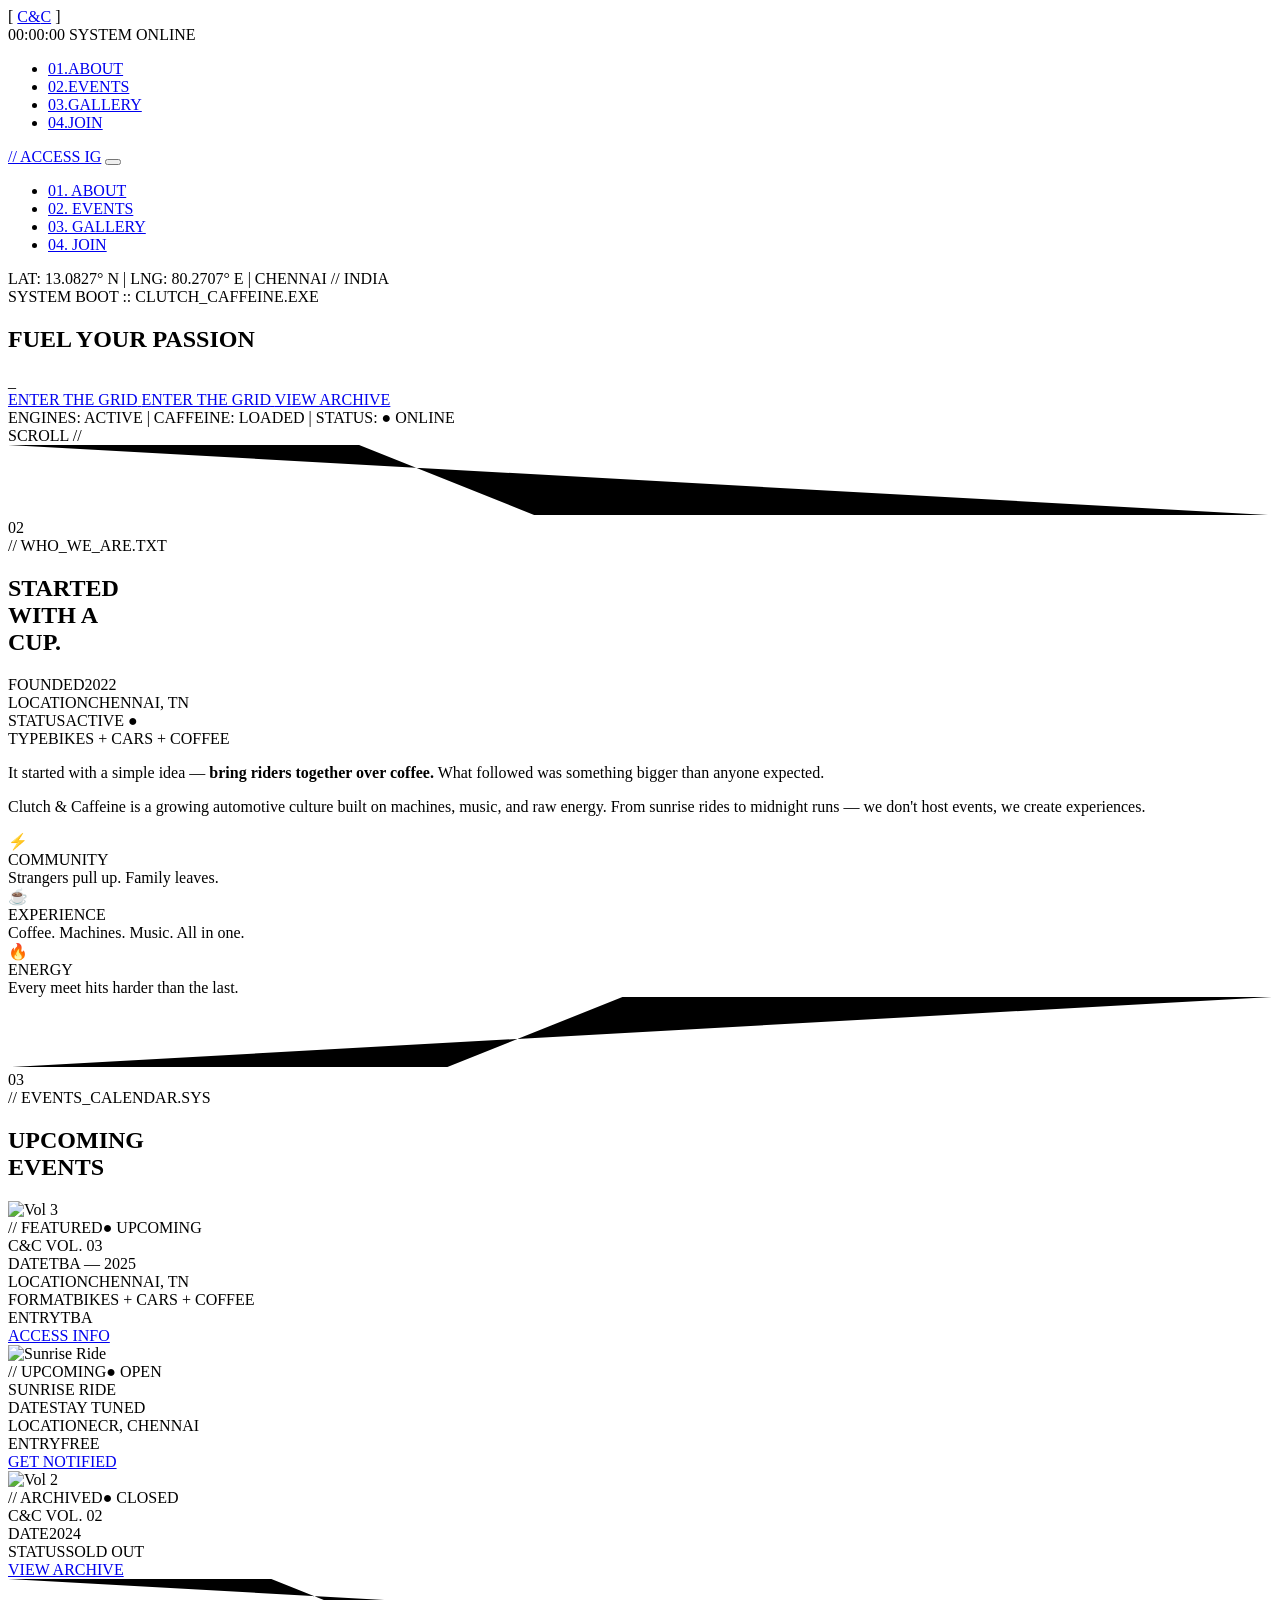
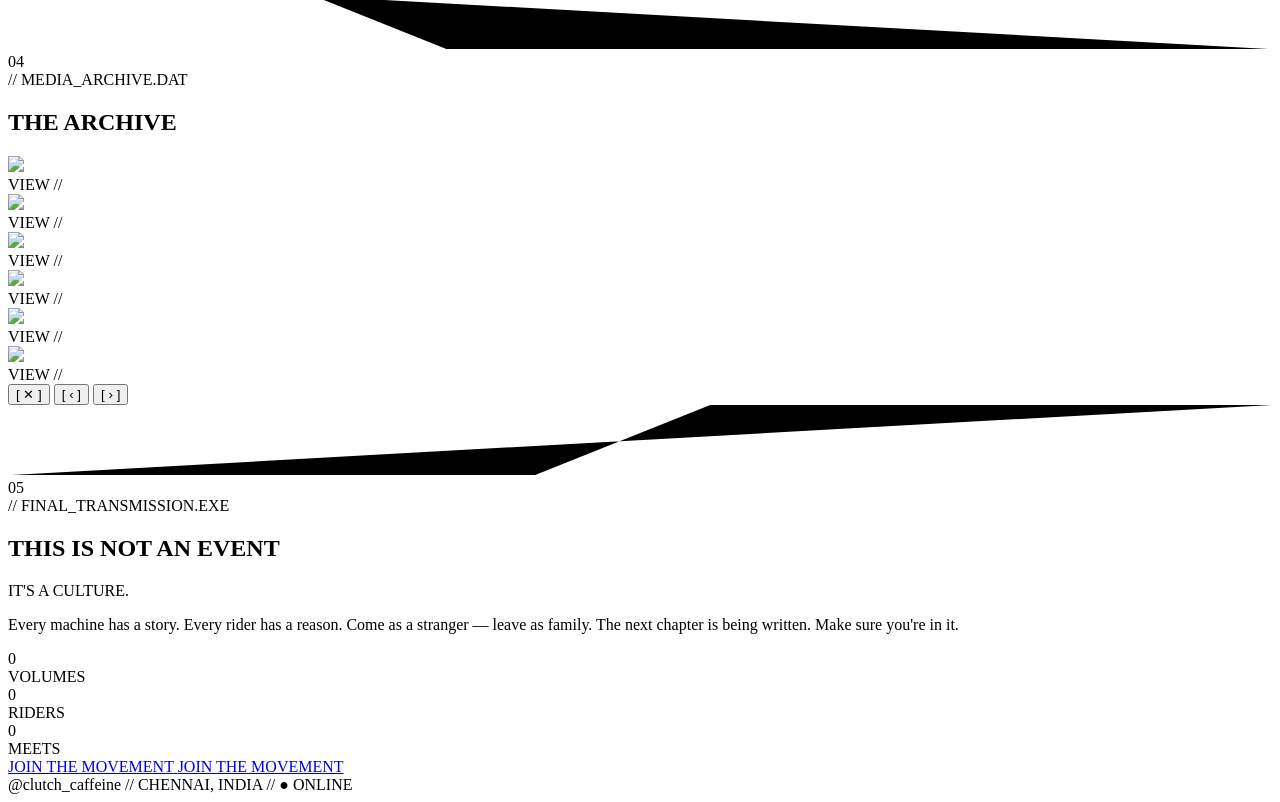
==== commit 07b38a78: "Rename cc_index.html to index.html" ====
--- a/index.html
+++ b/index.html
@@ -3,364 +3,296 @@
 <head>
   <meta charset="UTF-8" />
   <meta name="viewport" content="width=device-width, initial-scale=1.0" />
-  <meta name="description" content="Clutch & Caffeine — Engines. Coffee. Chaos. Chennai's premier bike & car culture community." />
   <title>CLUTCH & CAFFEINE — Fuel Your Passion</title>
   <link rel="preconnect" href="https://fonts.googleapis.com" />
-  <link href="https://fonts.googleapis.com/css2?family=Bebas+Neue&family=Rajdhani:wght@300;400;500;600;700&family=Barlow+Condensed:ital,wght@0,300;0,700;1,300;1,700&display=swap" rel="stylesheet" />
+  <link href="https://fonts.googleapis.com/css2?family=Orbitron:wght@400;700;900&family=Rajdhani:wght@300;400;600;700&family=Share+Tech+Mono&display=swap" rel="stylesheet" />
   <link rel="stylesheet" href="style.css" />
 </head>
 <body>
 
   <div class="cursor" id="cursor"></div>
   <div class="cursor-ring" id="cursorRing"></div>
-
-  <!-- ===================== NAV ===================== -->
+  <div class="scanlines"></div>
+
+  <!-- NAV -->
   <nav id="navbar">
-    <a href="#" class="nav-logo" data-text="CLUTCH&CAFFEINE">CLUTCH<span>&</span>CAFFEINE</a>
+    <div class="nav-left">
+      <div class="nav-logo-wrap">
+        <span class="nav-logo-bracket">[</span>
+        <a href="#hero" class="nav-logo">C<span>&</span>C</a>
+        <span class="nav-logo-bracket">]</span>
+      </div>
+      <div class="nav-sys-info">
+        <span class="sys-tag" id="sysTime">00:00:00</span>
+        <span class="sys-dot"></span>
+        <span class="sys-tag">SYSTEM ONLINE</span>
+      </div>
+    </div>
     <ul class="nav-links">
-      <li><a href="#about">About</a></li>
-      <li><a href="#events">Events</a></li>
-      <li><a href="#gallery">Gallery</a></li>
-      <li><a href="#community">Community</a></li>
+      <li><a href="#about"><span class="link-num">01.</span>ABOUT</a></li>
+      <li><a href="#events"><span class="link-num">02.</span>EVENTS</a></li>
+      <li><a href="#gallery"><span class="link-num">03.</span>GALLERY</a></li>
+      <li><a href="#community"><span class="link-num">04.</span>JOIN</a></li>
     </ul>
-    <a href="https://www.instagram.com/clutch_caffeine" target="_blank" class="nav-cta">Join Us</a>
-    <button class="hamburger" id="hamburger" aria-label="Menu">
-      <span></span><span></span><span></span>
-    </button>
+    <a href="https://www.instagram.com/clutch_caffeine" target="_blank" class="nav-cta">// ACCESS IG</a>
+    <button class="hamburger" id="hamburger"><span></span><span></span><span></span></button>
   </nav>
 
-  <!-- Mobile Nav -->
   <div class="mobile-nav" id="mobileNav">
     <ul>
-      <li><a href="#about" onclick="closeMobileNav()">About</a></li>
-      <li><a href="#events" onclick="closeMobileNav()">Events</a></li>
-      <li><a href="#gallery" onclick="closeMobileNav()">Gallery</a></li>
-      <li><a href="#community" onclick="closeMobileNav()">Community</a></li>
-      <li><a href="https://www.instagram.com/clutch_caffeine" target="_blank" class="mobile-cta" onclick="closeMobileNav()">Join Us</a></li>
+      <li><a href="#about" onclick="closeMobileNav()">01. ABOUT</a></li>
+      <li><a href="#events" onclick="closeMobileNav()">02. EVENTS</a></li>
+      <li><a href="#gallery" onclick="closeMobileNav()">03. GALLERY</a></li>
+      <li><a href="#community" onclick="closeMobileNav()">04. JOIN</a></li>
     </ul>
   </div>
 
-  <!-- ===================== HERO ===================== -->
-  <!--
-    🎬 VIDEO: place your video at images/hero-video.mp4
-    🖼 POSTER: place a still frame at images/hero-poster.jpg
-  -->
-  <section id="hero">
-    <div class="hero-video-wrap">
-      <video id="heroVideo" autoplay muted loop playsinline poster="images/hero-poster.jpg">
-        <source src="images/hero-video.mp4" type="video/mp4">
-        <source src="images/hero-video.webm" type="video/webm">
-      </video>
-      <div class="hero-video-overlay"></div>
-    </div>
-    <div class="hero-grid"></div>
+  <!-- SECTION 01 — HERO -->
+  <section class="full-section" id="hero">
+    <div class="hero-grid-bg"></div>
+    <div class="corner corner-tl"></div>
+    <div class="corner corner-tr"></div>
+    <div class="corner corner-bl"></div>
+    <div class="corner corner-br"></div>
+
+    <div class="hud-bar hud-top">
+      <span class="hud-item">LAT: 13.0827° N</span>
+      <span class="hud-sep">|</span>
+      <span class="hud-item">LNG: 80.2707° E</span>
+      <span class="hud-sep">|</span>
+      <span class="hud-item">CHENNAI // INDIA</span>
+    </div>
 
     <div class="hero-content">
-      <div class="hero-tag">Engines · Coffee · Chaos</div>
-      <h1 class="hero-h1">
-        FUEL<br>YOUR<br><span class="accent">PASSION.</span>
+      <div class="hero-pre">
+        <span class="pre-line"></span>
+        <span class="pre-text">SYSTEM BOOT :: CLUTCH_CAFFEINE.EXE</span>
+      </div>
+      <h1 class="hero-title">
+        <span class="title-line glitch-text" data-text="FUEL">FUEL</span>
+        <span class="title-line glitch-text gold" data-text="YOUR">YOUR</span>
+        <span class="title-line glitch-text" data-text="PASSION">PASSION</span>
       </h1>
-      <p class="hero-sub">
-        Clutch & Caffeine is not an event. It's a culture built on machines, music, and the kind of raw energy that hits different every single time.
-      </p>
-      <div class="hero-actions">
-        <a href="#events" class="btn-primary">Upcoming Events</a>
-        <a href="#about" class="btn-ghost">Our Story</a>
-      </div>
-    </div>
-
-    <div class="hero-stats">
-      <div class="hero-stat">
-        <div class="hero-stat-num">3+</div>
-        <div class="hero-stat-label">Volumes</div>
-      </div>
-      <div class="hero-stat">
-        <div class="hero-stat-num">500+</div>
-        <div class="hero-stat-label">Riders</div>
-      </div>
-      <div class="hero-stat">
-        <div class="hero-stat-num">∞</div>
-        <div class="hero-stat-label">Memories</div>
-      </div>
-    </div>
-
-    <button class="video-toggle" id="videoToggle" title="Toggle sound">
-      <svg id="iconMuted" xmlns="http://www.w3.org/2000/svg" viewBox="0 0 24 24" fill="none" stroke="currentColor" stroke-width="2"><polygon points="11 5 6 9 2 9 2 15 6 15 11 19 11 5"/><line x1="23" y1="9" x2="17" y2="15"/><line x1="17" y1="9" x2="23" y2="15"/></svg>
-      <svg id="iconUnmuted" xmlns="http://www.w3.org/2000/svg" viewBox="0 0 24 24" fill="none" stroke="currentColor" stroke-width="2" style="display:none"><polygon points="11 5 6 9 2 9 2 15 6 15 11 19 11 5"/><path d="M19.07 4.93a10 10 0 0 1 0 14.14M15.54 8.46a5 5 0 0 1 0 7.07"/></svg>
-    </button>
-
-    <div class="scroll-indicator">
-      <div class="scroll-line"></div>
-      <span class="scroll-text">Scroll</span>
-    </div>
-  </section>
-
-  <!-- ===================== TICKER ===================== -->
-  <div class="ticker">
-    <div class="ticker-track">
-      <span class="ticker-item">Clutch & Caffeine</span>
-      <span class="ticker-item">Engines</span>
-      <span class="ticker-item">Coffee</span>
-      <span class="ticker-item">Chaos</span>
-      <span class="ticker-item">Bike Meets</span>
-      <span class="ticker-item">Car Culture</span>
-      <span class="ticker-item">Sunrise Rides</span>
-      <span class="ticker-item">Midnight Runs</span>
-      <span class="ticker-item">Clutch & Caffeine</span>
-      <span class="ticker-item">Engines</span>
-      <span class="ticker-item">Coffee</span>
-      <span class="ticker-item">Chaos</span>
-      <span class="ticker-item">Bike Meets</span>
-      <span class="ticker-item">Car Culture</span>
-      <span class="ticker-item">Sunrise Rides</span>
-      <span class="ticker-item">Midnight Runs</span>
-    </div>
-  </div>
-
-  <!-- ===================== ABOUT ===================== -->
-  <section id="about">
-    <div class="about-grid">
-      <div class="about-left">
-        <div class="section-label">Who We Are</div>
-        <h2 class="section-title">STARTED<br>WITH A CUP.<br>BUILT A <span style="color:var(--gold)">CULTURE.</span></h2>
-      </div>
-      <div class="about-right">
-        <div class="about-text">
-          <p>It started with a simple idea — <strong>bring riders together over coffee.</strong> What followed was something bigger than any of us expected.</p>
-          <p>Clutch & Caffeine is now a growing automotive culture built on machines, music, and raw energy. From sunrise rides to midnight runs, we don't host events — we create experiences.</p>
-          <p>Strangers pull up. Family leaves. That's the Clutch & Caffeine way.</p>
-        </div>
-        <div class="about-pillars">
-          <div class="pillar">
-            <div class="pillar-num">01</div>
-            <div>
-              <div class="pillar-title">Community</div>
-              <div class="pillar-desc">Strangers pull up. Family leaves. Every meet builds something that lasts longer than the fuel in your tank.</div>
+      <div class="hero-sub">
+        <span class="type-text" id="typeText"></span><span class="type-cursor">_</span>
+      </div>
+      <div class="hero-ctas">
+        <a href="#events" class="btn-cyber">
+          <span class="btn-cyber-inner">ENTER THE GRID</span>
+          <span class="btn-cyber-glitch">ENTER THE GRID</span>
+        </a>
+        <a href="#gallery" class="btn-cyber-outline">VIEW ARCHIVE</a>
+      </div>
+    </div>
+
+    <div class="hud-bar hud-bottom">
+      <span class="hud-item">ENGINES: ACTIVE</span>
+      <span class="hud-sep">|</span>
+      <span class="hud-item">CAFFEINE: LOADED</span>
+      <span class="hud-sep">|</span>
+      <span class="hud-item">STATUS: <span class="hud-gold blink-text">● ONLINE</span></span>
+    </div>
+
+    <div class="scroll-cue">
+      <span class="scroll-label">SCROLL //</span>
+      <div class="scroll-bar"><div class="scroll-fill"></div></div>
+    </div>
+
+    <!-- SVG Connector -->
+    <svg class="section-svg" viewBox="0 0 1440 80" preserveAspectRatio="none" xmlns="http://www.w3.org/2000/svg">
+      <polyline class="svg-line" points="0,0 400,0 600,80 1440,80" />
+    </svg>
+  </section>
+
+  <!-- SECTION 02 — ABOUT -->
+  <section class="full-section dark-section" id="about">
+    <div class="section-grid-bg"></div>
+    <div class="corner corner-tl"></div>
+    <div class="corner corner-tr"></div>
+    <div class="section-num-bg">02</div>
+
+    <div class="about-layout">
+      <div class="about-left-col">
+        <div class="sys-label">// WHO_WE_ARE.TXT</div>
+        <h2 class="section-heading">STARTED<br>WITH A<br><span class="gold-text">CUP.</span></h2>
+        <div class="data-block">
+          <div class="data-line"><span class="data-key">FOUNDED</span><span class="data-val">2022</span></div>
+          <div class="data-line"><span class="data-key">LOCATION</span><span class="data-val">CHENNAI, TN</span></div>
+          <div class="data-line"><span class="data-key">STATUS</span><span class="data-val blink-text">ACTIVE ●</span></div>
+          <div class="data-line"><span class="data-key">TYPE</span><span class="data-val">BIKES + CARS + COFFEE</span></div>
+        </div>
+      </div>
+      <div class="about-right-col">
+        <div class="about-text-block">
+          <p>It started with a simple idea — <strong>bring riders together over coffee.</strong> What followed was something bigger than anyone expected.</p>
+          <p>Clutch & Caffeine is a growing automotive culture built on machines, music, and raw energy. From sunrise rides to midnight runs — we don't host events, we create <span class="gold-text">experiences.</span></p>
+        </div>
+        <div class="pillar-grid">
+          <div class="pillar-card tilt-card">
+            <div class="pillar-card-inner">
+              <div class="pillar-icon">⚡</div>
+              <div class="pillar-title">COMMUNITY</div>
+              <div class="pillar-desc">Strangers pull up. Family leaves.</div>
             </div>
-          </div>
-          <div class="pillar">
-            <div class="pillar-num">02</div>
-            <div>
-              <div class="pillar-title">Experience</div>
-              <div class="pillar-desc">Coffee. Machines. Music. All in one moment. We curate experiences that you can't find anywhere else.</div>
+            <div class="pillar-glow"></div>
+          </div>
+          <div class="pillar-card tilt-card">
+            <div class="pillar-card-inner">
+              <div class="pillar-icon">☕</div>
+              <div class="pillar-title">EXPERIENCE</div>
+              <div class="pillar-desc">Coffee. Machines. Music. All in one.</div>
             </div>
-          </div>
-          <div class="pillar">
-            <div class="pillar-num">03</div>
-            <div>
-              <div class="pillar-title">Energy</div>
-              <div class="pillar-desc">Every meet hits harder than the last. The energy is real, the people are real, and the machines are loud.</div>
+            <div class="pillar-glow"></div>
+          </div>
+          <div class="pillar-card tilt-card">
+            <div class="pillar-card-inner">
+              <div class="pillar-icon">🔥</div>
+              <div class="pillar-title">ENERGY</div>
+              <div class="pillar-desc">Every meet hits harder than the last.</div>
             </div>
-          </div>
-        </div>
-      </div>
-    </div>
-  </section>
-
-  <!-- ===================== NUMBERS ===================== -->
-  <div id="numbers">
-    <div class="numbers-grid">
-      <div class="number-item"><div class="number-val" data-target="3">0</div><div class="number-label">Volumes Completed</div></div>
-      <div class="number-item"><div class="number-val" data-target="500">0</div><div class="number-label">Riders & Drivers</div></div>
-      <div class="number-item"><div class="number-val" data-target="10">0</div><div class="number-label">Meets Hosted</div></div>
-      <div class="number-item"><div class="number-val" data-target="100">0</div><div class="number-label">Machines Showcased</div></div>
-    </div>
-  </div>
-
-  <!-- ===================== EVENTS ===================== -->
-  <!--
-    📸 Event images: place in images/ folder
-    event1.jpg, event2.jpg, event3.jpg
-  -->
-  <section id="events">
-    <div class="events-header">
-      <div>
-        <div class="section-label">On The Calendar</div>
-        <h2 class="section-title">EVENTS</h2>
-      </div>
-      <a href="https://www.instagram.com/clutch_caffeine" target="_blank" class="btn-ghost">Follow for Updates</a>
-    </div>
-
-    <div class="events-grid">
-
-      <div class="event-card featured">
-        <div class="event-card-img">
-          <img src="images/event1.jpg" alt="Clutch & Caffeine Vol. 3" loading="lazy" onerror="this.parentElement.classList.add('no-img')" />
-        </div>
-        <div class="event-card-body">
-          <span class="event-badge">Coming Soon</span>
-          <div class="event-date">📅 Stay Tuned — 2025</div>
-          <div class="event-name">CLUTCH & CAFFEINE VOL. 3</div>
-          <div class="event-details">
-            <div class="event-detail"><span class="ico">📍</span> Chennai, Tamil Nadu</div>
-            <div class="event-detail"><span class="ico">🏍</span> Bikes & Cars Welcome</div>
-            <div class="event-detail"><span class="ico">☕</span> Coffee & Chaos Included</div>
-          </div>
-          <div class="event-price">TBA <span>/ entry</span></div>
-          <a href="https://www.instagram.com/clutch_caffeine" target="_blank" class="btn-ticket">Notify Me</a>
-        </div>
-      </div>
-
-      <div class="event-card">
-        <div class="event-card-img">
-          <img src="images/event2.jpg" alt="Sunrise Ride" loading="lazy" onerror="this.parentElement.classList.add('no-img')" />
-        </div>
-        <div class="event-card-body">
-          <span class="event-badge upcoming">Upcoming</span>
-          <div class="event-date">📅 Stay Tuned</div>
-          <div class="event-name">SUNRISE RIDE</div>
-          <div class="event-details">
-            <div class="event-detail"><span class="ico">📍</span> ECR, Chennai</div>
-            <div class="event-detail"><span class="ico">🌅</span> Dawn Format</div>
-            <div class="event-detail"><span class="ico">☕</span> Coffee Included</div>
-          </div>
-          <div class="event-price">Free <span>/ entry</span></div>
-          <a href="https://www.instagram.com/clutch_caffeine" target="_blank" class="btn-ticket">Get Notified</a>
-        </div>
-      </div>
-
-      <div class="event-card">
-        <div class="event-card-img">
-          <img src="images/event3.jpg" alt="Clutch & Caffeine Vol. 2" loading="lazy" onerror="this.parentElement.classList.add('no-img')" />
-        </div>
-        <div class="event-card-body">
-          <span class="event-badge past">Past Event</span>
-          <div class="event-date">📅 2024</div>
-          <div class="event-name">CLUTCH & CAFFEINE VOL. 2</div>
-          <div class="event-details">
-            <div class="event-detail"><span class="ico">📍</span> Chennai</div>
-            <div class="event-detail"><span class="ico">🏆</span> Show & Shine</div>
-            <div class="event-detail"><span class="ico">🎉</span> Sold Out</div>
-          </div>
-          <div class="event-price">—</div>
-          <a href="https://www.instagram.com/clutch_caffeine" target="_blank" class="btn-ticket outline">View Recap →</a>
-        </div>
-      </div>
-
-    </div>
-  </section>
-
-  <!-- ===================== GALLERY ===================== -->
-  <!--
-    📸 GALLERY: place images in images/ folder
-    g1.jpg through g9.jpg
-  -->
-  <section id="gallery">
-    <div class="gallery-header">
-      <div>
-        <div class="section-label">The Moments</div>
-        <h2 class="section-title">GALLERY</h2>
-      </div>
-      <a href="https://www.instagram.com/clutch_caffeine" target="_blank" class="btn-ghost">Follow on IG →</a>
-    </div>
-
-    <div class="gallery-grid">
-      <div class="gallery-item tall">
-        <img src="images/g1.jpg" alt="Clutch & Caffeine" loading="lazy" onerror="this.parentElement.classList.add('no-img')" />
-        <div class="gallery-hover"><span>View</span></div>
-      </div>
-      <div class="gallery-item">
-        <img src="images/g2.jpg" alt="Clutch & Caffeine" loading="lazy" onerror="this.parentElement.classList.add('no-img')" />
-        <div class="gallery-hover"><span>View</span></div>
-      </div>
-      <div class="gallery-item">
-        <img src="images/g3.jpg" alt="Clutch & Caffeine" loading="lazy" onerror="this.parentElement.classList.add('no-img')" />
-        <div class="gallery-hover"><span>View</span></div>
-      </div>
-      <div class="gallery-item wide">
-        <img src="images/g4.jpg" alt="Clutch & Caffeine" loading="lazy" onerror="this.parentElement.classList.add('no-img')" />
-        <div class="gallery-hover"><span>View</span></div>
-      </div>
-      <div class="gallery-item">
-        <img src="images/g5.jpg" alt="Clutch & Caffeine" loading="lazy" onerror="this.parentElement.classList.add('no-img')" />
-        <div class="gallery-hover"><span>View</span></div>
-      </div>
-      <div class="gallery-item tall">
-        <img src="images/g6.jpg" alt="Clutch & Caffeine" loading="lazy" onerror="this.parentElement.classList.add('no-img')" />
-        <div class="gallery-hover"><span>View</span></div>
-      </div>
-      <div class="gallery-item wide">
-        <img src="images/g7.jpg" alt="Clutch & Caffeine" loading="lazy" onerror="this.parentElement.classList.add('no-img')" />
-        <div class="gallery-hover"><span>View</span></div>
-      </div>
-      <div class="gallery-item">
-        <img src="images/g8.jpg" alt="Clutch & Caffeine" loading="lazy" onerror="this.parentElement.classList.add('no-img')" />
-        <div class="gallery-hover"><span>View</span></div>
-      </div>
-      <div class="gallery-item">
-        <img src="images/g9.jpg" alt="Clutch & Caffeine" loading="lazy" onerror="this.parentElement.classList.add('no-img')" />
-        <div class="gallery-hover"><span>View</span></div>
-      </div>
+            <div class="pillar-glow"></div>
+          </div>
+        </div>
+      </div>
+    </div>
+
+    <svg class="section-svg" viewBox="0 0 1440 80" preserveAspectRatio="none" xmlns="http://www.w3.org/2000/svg">
+      <polyline class="svg-line" points="0,80 500,80 700,0 1440,0" />
+    </svg>
+  </section>
+
+  <!-- SECTION 03 — EVENTS -->
+  <section class="full-section" id="events">
+    <div class="hero-grid-bg"></div>
+    <div class="corner corner-tl"></div>
+    <div class="corner corner-tr"></div>
+    <div class="section-num-bg">03</div>
+
+    <div class="section-header">
+      <div class="sys-label">// EVENTS_CALENDAR.SYS</div>
+      <h2 class="section-heading">UPCOMING<br><span class="gold-text">EVENTS</span></h2>
+    </div>
+
+    <div class="events-cyber-grid">
+      <div class="ecc tilt-card featured-card">
+        <div class="ecc-img"><img src="images/event1.jpg" alt="Vol 3" onerror="this.parentElement.classList.add('no-img')" /><div class="ecc-img-overlay"></div></div>
+        <div class="ecc-body">
+          <div class="ecc-top"><span class="ecc-badge">// FEATURED</span><span class="ecc-status blink-text">● UPCOMING</span></div>
+          <div class="ecc-name">C&C <span class="gold-text">VOL. 03</span></div>
+          <div class="ecc-info">
+            <div class="ecc-row"><span class="ecc-key">DATE</span><span class="ecc-val">TBA — 2025</span></div>
+            <div class="ecc-row"><span class="ecc-key">LOCATION</span><span class="ecc-val">CHENNAI, TN</span></div>
+            <div class="ecc-row"><span class="ecc-key">FORMAT</span><span class="ecc-val">BIKES + CARS + COFFEE</span></div>
+            <div class="ecc-row"><span class="ecc-key">ENTRY</span><span class="ecc-val gold-text">TBA</span></div>
+          </div>
+          <a href="https://www.instagram.com/clutch_caffeine" target="_blank" class="btn-cyber small">ACCESS INFO</a>
+        </div>
+        <div class="ecc-corner"></div>
+      </div>
+
+      <div class="ecc tilt-card">
+        <div class="ecc-img"><img src="images/event2.jpg" alt="Sunrise Ride" onerror="this.parentElement.classList.add('no-img')" /><div class="ecc-img-overlay"></div></div>
+        <div class="ecc-body">
+          <div class="ecc-top"><span class="ecc-badge outline">// UPCOMING</span><span class="ecc-status">● OPEN</span></div>
+          <div class="ecc-name">SUNRISE <span class="gold-text">RIDE</span></div>
+          <div class="ecc-info">
+            <div class="ecc-row"><span class="ecc-key">DATE</span><span class="ecc-val">STAY TUNED</span></div>
+            <div class="ecc-row"><span class="ecc-key">LOCATION</span><span class="ecc-val">ECR, CHENNAI</span></div>
+            <div class="ecc-row"><span class="ecc-key">ENTRY</span><span class="ecc-val gold-text">FREE</span></div>
+          </div>
+          <a href="https://www.instagram.com/clutch_caffeine" target="_blank" class="btn-cyber small">GET NOTIFIED</a>
+        </div>
+        <div class="ecc-corner"></div>
+      </div>
+
+      <div class="ecc tilt-card">
+        <div class="ecc-img"><img src="images/event3.jpg" alt="Vol 2" onerror="this.parentElement.classList.add('no-img')" /><div class="ecc-img-overlay"></div></div>
+        <div class="ecc-body">
+          <div class="ecc-top"><span class="ecc-badge dim">// ARCHIVED</span><span class="ecc-status dim">● CLOSED</span></div>
+          <div class="ecc-name">C&C <span class="gold-text">VOL. 02</span></div>
+          <div class="ecc-info">
+            <div class="ecc-row"><span class="ecc-key">DATE</span><span class="ecc-val">2024</span></div>
+            <div class="ecc-row"><span class="ecc-key">STATUS</span><span class="ecc-val">SOLD OUT</span></div>
+          </div>
+          <a href="https://www.instagram.com/clutch_caffeine" target="_blank" class="btn-cyber small outline">VIEW ARCHIVE</a>
+        </div>
+        <div class="ecc-corner"></div>
+      </div>
+    </div>
+
+    <svg class="section-svg" viewBox="0 0 1440 80" preserveAspectRatio="none" xmlns="http://www.w3.org/2000/svg">
+      <polyline class="svg-line" points="0,0 300,0 500,80 1440,80" />
+    </svg>
+  </section>
+
+  <!-- SECTION 04 — GALLERY -->
+  <section class="full-section dark-section" id="gallery">
+    <div class="section-grid-bg"></div>
+    <div class="corner corner-tl"></div>
+    <div class="corner corner-tr"></div>
+    <div class="section-num-bg">04</div>
+
+    <div class="section-header">
+      <div class="sys-label">// MEDIA_ARCHIVE.DAT</div>
+      <h2 class="section-heading">THE <span class="gold-text">ARCHIVE</span></h2>
+    </div>
+
+    <div class="gallery-cyber-grid">
+      <div class="gcg-item gcg-tall tilt-card"><img src="images/g1.jpg" loading="lazy" onerror="this.parentElement.classList.add('no-img')" /><div class="gcg-overlay"><span>VIEW //</span></div></div>
+      <div class="gcg-item tilt-card"><img src="images/g2.jpg" loading="lazy" onerror="this.parentElement.classList.add('no-img')" /><div class="gcg-overlay"><span>VIEW //</span></div></div>
+      <div class="gcg-item tilt-card"><img src="images/g3.jpg" loading="lazy" onerror="this.parentElement.classList.add('no-img')" /><div class="gcg-overlay"><span>VIEW //</span></div></div>
+      <div class="gcg-item gcg-wide tilt-card"><img src="images/g4.jpg" loading="lazy" onerror="this.parentElement.classList.add('no-img')" /><div class="gcg-overlay"><span>VIEW //</span></div></div>
+      <div class="gcg-item tilt-card"><img src="images/g5.jpg" loading="lazy" onerror="this.parentElement.classList.add('no-img')" /><div class="gcg-overlay"><span>VIEW //</span></div></div>
+      <div class="gcg-item tilt-card"><img src="images/g6.jpg" loading="lazy" onerror="this.parentElement.classList.add('no-img')" /><div class="gcg-overlay"><span>VIEW //</span></div></div>
     </div>
 
     <div class="lightbox" id="lightbox">
-      <button class="lightbox-close" id="lightboxClose">✕</button>
-      <button class="lightbox-prev" id="lightboxPrev">‹</button>
-      <button class="lightbox-next" id="lightboxNext">›</button>
-      <img src="" alt="Gallery" id="lightboxImg" />
-    </div>
-  </section>
-
-  <!-- ===================== COMMUNITY ===================== -->
-  <section id="community">
-    <div class="community-banner">
-      <div class="community-banner-text">
-        <div class="section-label">Be Part Of It</div>
-        <h2 class="section-title">THIS IS NOT<br>AN EVENT.<br>IT'S A <span style="color:var(--gold)">CULTURE.</span></h2>
-        <p>Every machine has a story. Every rider has a reason. Come as a stranger, leave as family. The next chapter is being written — make sure you're in it.</p>
-        <a href="https://www.instagram.com/clutch_caffeine" target="_blank" class="btn-primary">Join The Movement →</a>
-      </div>
-      <div class="community-stats">
-        <div class="community-stat">
-          <div class="c-stat-num">@clutch_caffeine</div>
-          <div class="c-stat-label">Follow us on Instagram</div>
-        </div>
-      </div>
-    </div>
-  </section>
-
-  <!-- ===================== FOOTER ===================== -->
-  <footer>
-    <div class="footer-top">
-      <div class="footer-brand">
-        <div class="logo">CLUTCH<span>&</span>CAFFEINE</div>
-        <p>Engines. Coffee. Chaos. Chennai's growing automotive culture built on machines, music, and raw energy.</p>
-        <div class="social-icons" style="margin-top:20px;">
-          <a href="https://www.instagram.com/clutch_caffeine" target="_blank" class="social-icon">IG</a>
-          <a href="https://www.instagram.com/clutch_caffeine" target="_blank" class="social-icon">YT</a>
-          <a href="https://www.instagram.com/clutch_caffeine" target="_blank" class="social-icon">WA</a>
-        </div>
-      </div>
-      <div class="footer-links">
-        <h4>Quick Links</h4>
-        <ul>
-          <li><a href="#about">About Us</a></li>
-          <li><a href="#events">Events</a></li>
-          <li><a href="#gallery">Gallery</a></li>
-          <li><a href="#community">Community</a></li>
-        </ul>
-      </div>
-      <div class="footer-links">
-        <h4>Connect</h4>
-        <ul>
-          <li><a href="https://www.instagram.com/clutch_caffeine" target="_blank">Instagram</a></li>
-          <li><a href="mailto:hello@clutchandcaffeine.com">Contact Us</a></li>
-          <li><a href="#events">Sponsor an Event</a></li>
-        </ul>
-      </div>
-      <div class="footer-links">
-        <h4>Legal</h4>
-        <ul>
-          <li><a href="#">Privacy Policy</a></li>
-          <li><a href="#">Terms of Use</a></li>
-        </ul>
-      </div>
-    </div>
-    <div class="footer-bottom">
-      <p>© 2025 Clutch & Caffeine. All rights reserved.</p>
-      <div class="city"><div class="city-dot"></div>Chennai, Tamil Nadu, India</div>
-    </div>
-  </footer>
+      <button class="lb-close" id="lightboxClose">[ ✕ ]</button>
+      <button class="lb-prev" id="lightboxPrev">[ ‹ ]</button>
+      <button class="lb-next" id="lightboxNext">[ › ]</button>
+      <img src="" alt="" id="lightboxImg" />
+    </div>
+
+    <svg class="section-svg" viewBox="0 0 1440 80" preserveAspectRatio="none" xmlns="http://www.w3.org/2000/svg">
+      <polyline class="svg-line" points="0,80 600,80 800,0 1440,0" />
+    </svg>
+  </section>
+
+  <!-- SECTION 05 — COMMUNITY -->
+  <section class="full-section" id="community">
+    <div class="hero-grid-bg"></div>
+    <div class="corner corner-tl"></div>
+    <div class="corner corner-tr"></div>
+    <div class="corner corner-bl"></div>
+    <div class="corner corner-br"></div>
+    <div class="section-num-bg">05</div>
+
+    <div class="community-cyber">
+      <div class="sys-label">// FINAL_TRANSMISSION.EXE</div>
+      <h2 class="comm-title glitch-text" data-text="THIS IS NOT AN EVENT">THIS IS NOT AN EVENT</h2>
+      <div class="comm-subtitle">IT'S A <span class="gold-text">CULTURE.</span></div>
+      <p class="comm-desc">Every machine has a story. Every rider has a reason. Come as a stranger — leave as family. The next chapter is being written. Make sure you're in it.</p>
+
+      <div class="comm-stats">
+        <div class="c-stat tilt-card"><div class="c-stat-num" data-target="3">0</div><div class="c-stat-label">VOLUMES</div></div>
+        <div class="c-stat tilt-card"><div class="c-stat-num" data-target="500">0</div><div class="c-stat-label">RIDERS</div></div>
+        <div class="c-stat tilt-card"><div class="c-stat-num" data-target="10">0</div><div class="c-stat-label">MEETS</div></div>
+      </div>
+
+      <a href="https://www.instagram.com/clutch_caffeine" target="_blank" class="btn-cyber large">
+        <span class="btn-cyber-inner">JOIN THE MOVEMENT</span>
+        <span class="btn-cyber-glitch">JOIN THE MOVEMENT</span>
+      </a>
+
+      <div class="comm-footer-line">
+        <span>@clutch_caffeine</span>
+        <span class="gold-text">//</span>
+        <span>CHENNAI, INDIA</span>
+        <span class="gold-text">//</span>
+        <span class="blink-text">● ONLINE</span>
+      </div>
+    </div>
+  </section>
 
   <script src="script.js"></script>
 </body>
